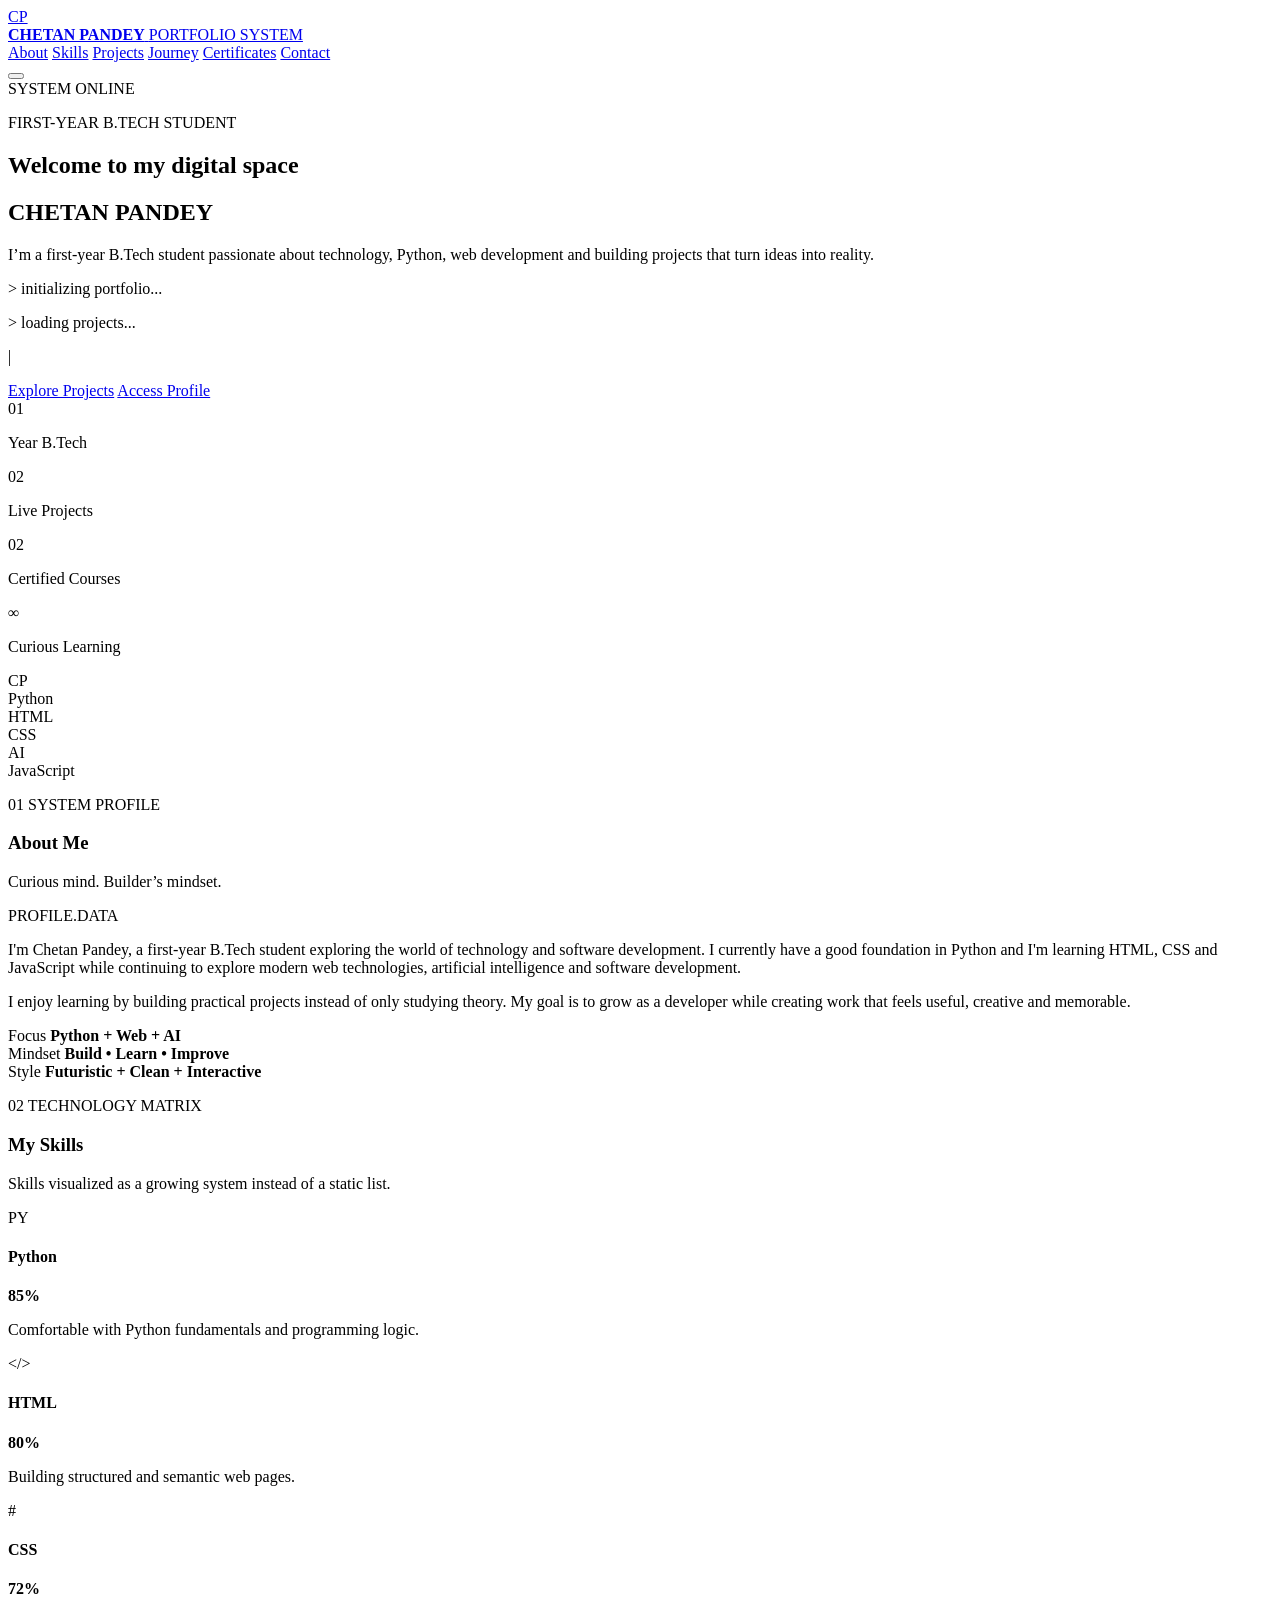
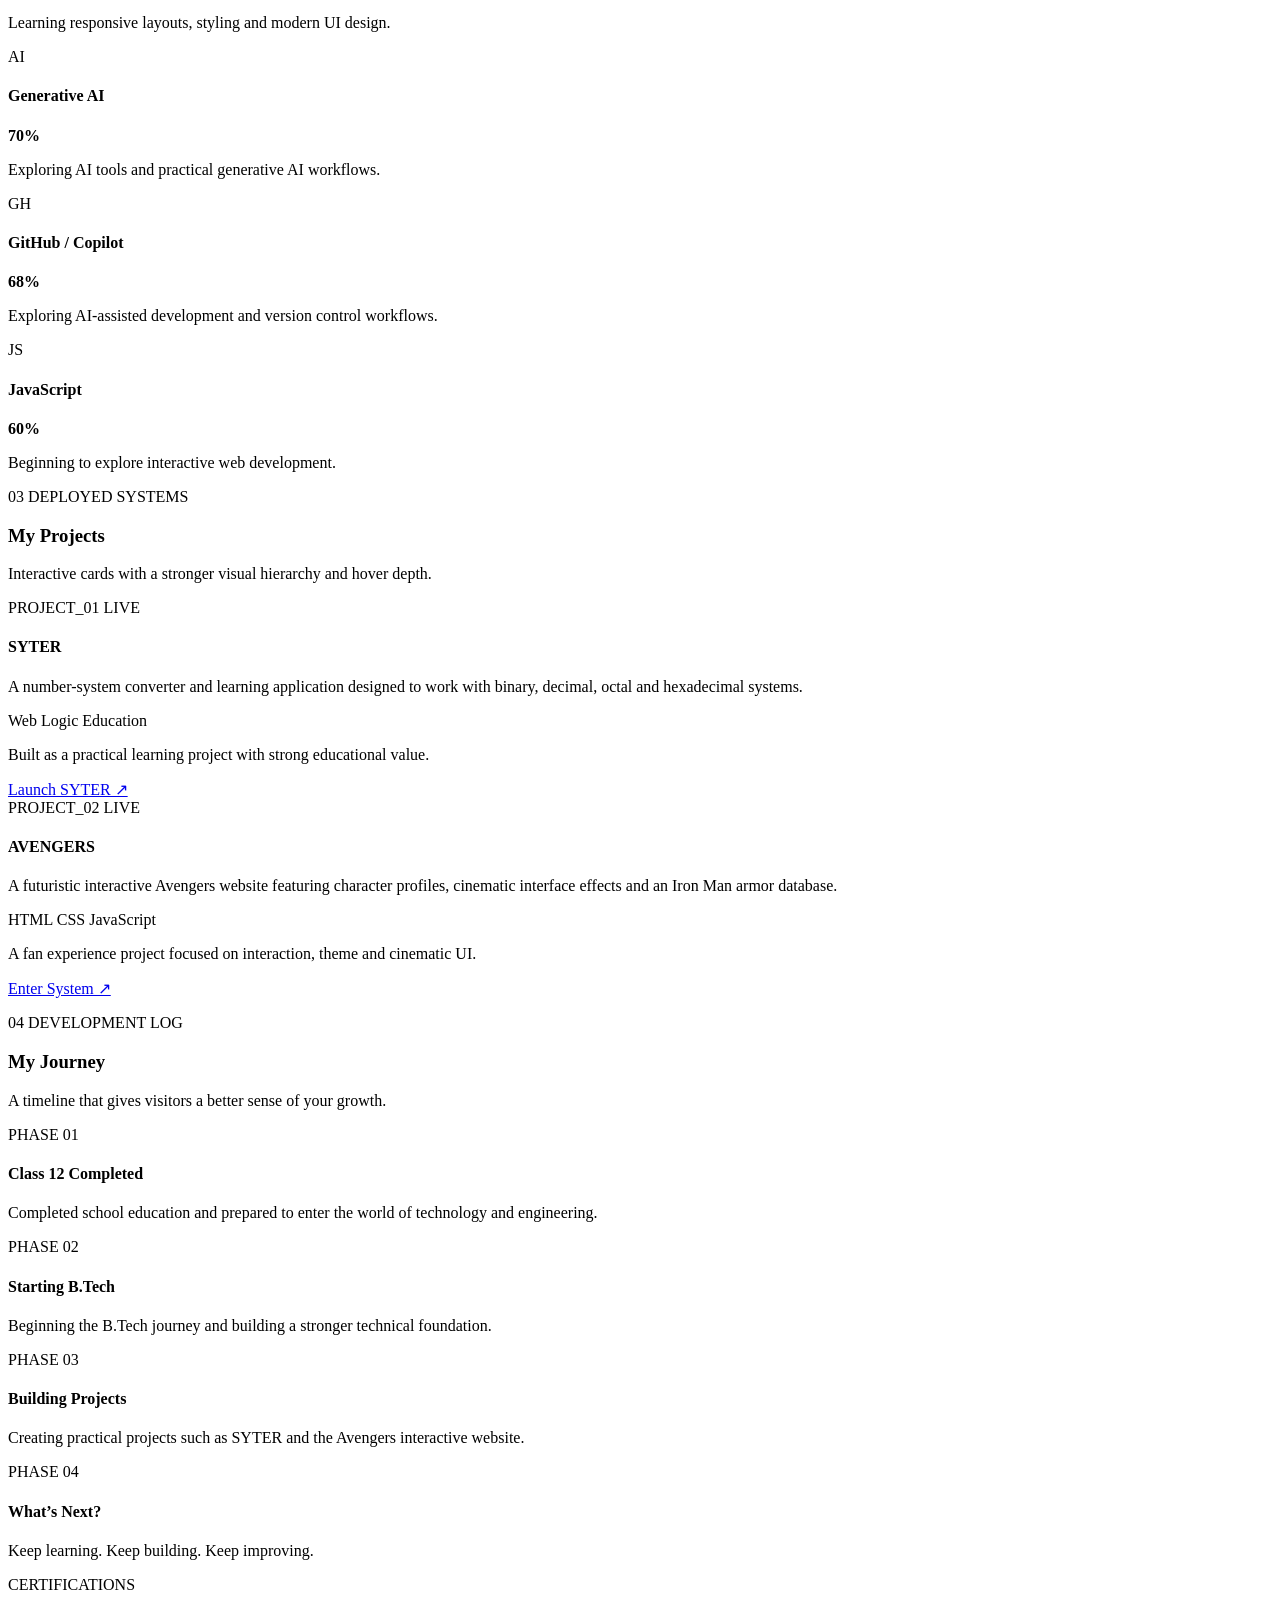
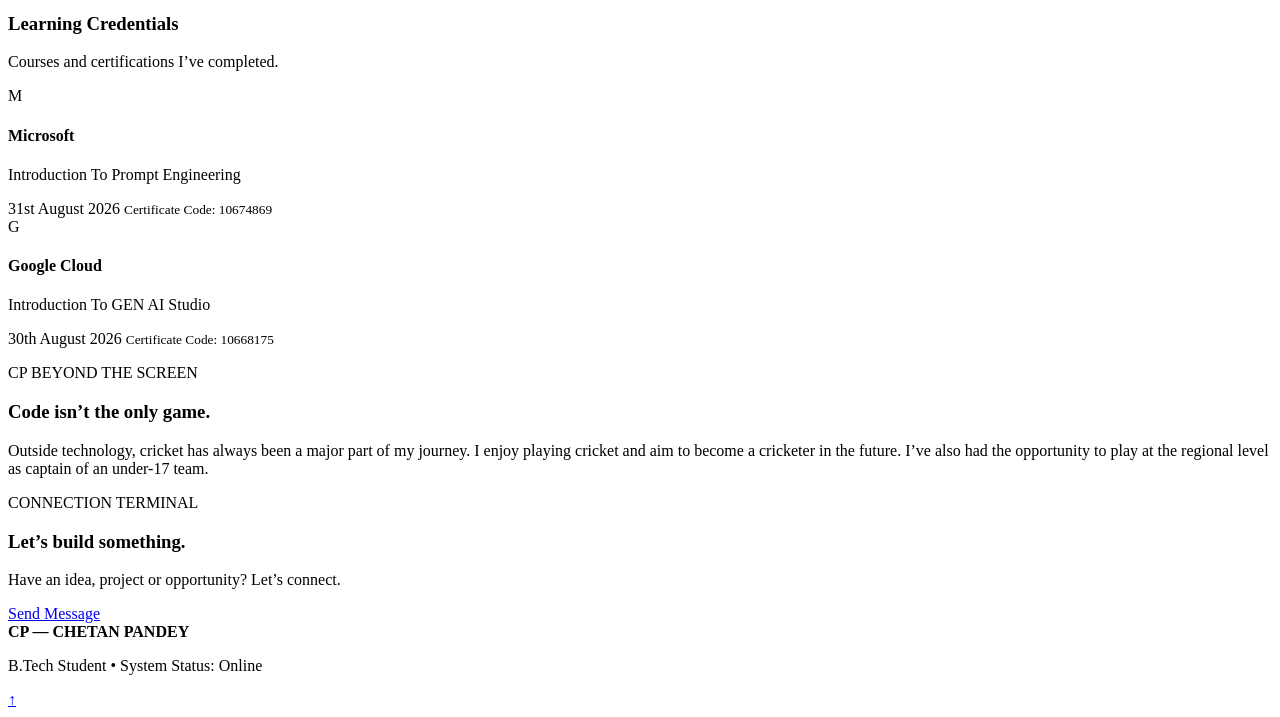
==== cpport.html @ 753bc0ce "Add files via upload" ====
<!DOCTYPE html>
<html lang="en">

<head>
    <meta charset="UTF-8" />
    <meta name="viewport" content="width=device-width, initial-scale=1.0" />
    <title>Chetan Pandey | B.Tech Student & Developer</title>
    <meta name="description" content="Chetan Pandey - First-year B.Tech student passionate about Python, web development, AI, and building meaningful digital experiences." />
    <link rel="preconnect" href="https://fonts.googleapis.com" />
    <link rel="preconnect" href="https://fonts.gstatic.com" crossorigin />
    <link href="https://fonts.googleapis.com/css2?family=Inter:wght@300;400;500;600;700;800&family=Orbitron:wght@500;700;800&display=swap" rel="stylesheet" />
    <link rel="stylesheet" href="style.css" />
</head>

<body>
    <div class="cursor-glow"></div>
    <div class="bg-grid"></div>
    <div class="bg-blur blur-1"></div>
    <div class="bg-blur blur-2"></div>

    <header class="header" id="top">
        <div class="container nav">
            <a href="#hero" class="logo">
                <span class="logo-box">CP</span>
                <div class="logo-text">
                    <strong>CHETAN PANDEY</strong>
                    <span>PORTFOLIO SYSTEM</span>
                </div>
            </a>

            <nav class="nav-links" id="navLinks">
                <a href="#about">About</a>
                <a href="#skills">Skills</a>
                <a href="#projects">Projects</a>
                <a href="#journey">Journey</a>
                <a href="#certificates">Certificates</a>
                <a href="#contact">Contact</a>
            </nav>

            <button class="menu-toggle" id="menuToggle" aria-label="Toggle menu">
                <span></span>
                <span></span>
                <span></span>
            </button>
        </div>
    </header>

    <main>
        <section class="hero section" id="hero">
            <div class="container hero-grid">
                <div class="hero-content reveal">
                    <div class="status-pill">
                        <span class="status-dot"></span>
                        <span id="statusText">SYSTEM ONLINE</span>
                    </div>

                    <p class="eyebrow">FIRST-YEAR B.TECH STUDENT</p>
                    <h1>
                        Welcome to my
                        <span>digital space</span>
                    </h1>
                    <h2>CHETAN PANDEY</h2>

                    <p class="hero-description">
                        I’m a first-year B.Tech student passionate about technology, Python,
                        web development and building projects that turn ideas into reality.
                    </p>

                    <div class="terminal-card">
                        <div class="terminal-top">
                            <span></span><span></span><span></span>
                        </div>
                        <div class="terminal-body">
                            <p>&gt; initializing portfolio...</p>
                            <p>&gt; loading projects...</p>
                            <p class="typing-line"><span id="typingText"></span><span class="caret">|</span></p>
                        </div>
                    </div>

                    <div class="hero-actions">
                        <a href="#projects" class="btn btn-primary">Explore Projects</a>
                        <a href="#contact" class="btn btn-secondary">Access Profile</a>
                    </div>

                    <div class="hero-stats">
                        <div class="stat-card">
                            <span>01</span>
                            <p>Year B.Tech</p>
                        </div>
                        <div class="stat-card">
                            <span>02</span>
                            <p>Live Projects</p>
                        </div>
                        <div class="stat-card">
                            <span>02</span>
                            <p>Certified Courses</p>
                        </div>
                        <div class="stat-card">
                            <span>∞</span>
                            <p>Curious Learning</p>
                        </div>
                    </div>
                </div>

                <div class="hero-visual reveal">
                    <div class="orbital-card">
                        <div class="orbit orbit-1"></div>
                        <div class="orbit orbit-2"></div>
                        <div class="core">CP</div>

                        <div class="floating-tag tag-1">Python</div>
                        <div class="floating-tag tag-2">HTML</div>
                        <div class="floating-tag tag-3">CSS</div>
                        <div class="floating-tag tag-4">AI</div>
                        <div class="floating-tag tag-5">JavaScript</div>
                    </div>
                </div>
            </div>
        </section>

        <section class="section" id="about">
            <div class="container">
                <div class="section-head reveal">
                    <p class="section-tag">01 SYSTEM PROFILE</p>
                    <h3>About Me</h3>
                    <p class="section-text">
                        Curious mind. Builder’s mindset.
                    </p>
                </div>

                <div class="about-grid">
                    <div class="about-card reveal">
                        <p class="about-label">PROFILE.DATA</p>
                        <p>
                            I'm Chetan Pandey, a first-year B.Tech student exploring the world
                            of technology and software development. I currently have a good
                            foundation in Python and I'm learning HTML, CSS and JavaScript
                            while continuing to explore modern web technologies, artificial
                            intelligence and software development.
                        </p>
                        <p>
                            I enjoy learning by building practical projects instead of only
                            studying theory. My goal is to grow as a developer while creating
                            work that feels useful, creative and memorable.
                        </p>
                    </div>

                    <div class="about-panel reveal">
                        <div class="mini-card">
                            <span>Focus</span>
                            <strong>Python + Web + AI</strong>
                        </div>
                        <div class="mini-card">
                            <span>Mindset</span>
                            <strong>Build • Learn • Improve</strong>
                        </div>
                        <div class="mini-card">
                            <span>Style</span>
                            <strong>Futuristic + Clean + Interactive</strong>
                        </div>
                    </div>
                </div>
            </div>
        </section>

        <section class="section" id="skills">
            <div class="container">
                <div class="section-head reveal">
                    <p class="section-tag">02 TECHNOLOGY MATRIX</p>
                    <h3>My Skills</h3>
                    <p class="section-text">
                        Skills visualized as a growing system instead of a static list.
                    </p>
                </div>

                <div class="skills-grid">
                    <div class="skill-card reveal">
                        <div class="skill-top">
                            <span>PY</span>
                            <h4>Python</h4>
                            <strong>85%</strong>
                        </div>
                        <p>Comfortable with Python fundamentals and programming logic.</p>
                        <div class="progress">
                            <div class="progress-bar" data-width="85"></div>
                        </div>
                    </div>

                    <div class="skill-card reveal">
                        <div class="skill-top">
                            <span>&lt;/&gt;</span>
                            <h4>HTML</h4>
                            <strong>80%</strong>
                        </div>
                        <p>Building structured and semantic web pages.</p>
                        <div class="progress">
                            <div class="progress-bar" data-width="80"></div>
                        </div>
                    </div>

                    <div class="skill-card reveal">
                        <div class="skill-top">
                            <span>#</span>
                            <h4>CSS</h4>
                            <strong>72%</strong>
                        </div>
                        <p>Learning responsive layouts, styling and modern UI design.</p>
                        <div class="progress">
                            <div class="progress-bar" data-width="72"></div>
                        </div>
                    </div>

                    <div class="skill-card reveal">
                        <div class="skill-top">
                            <span>AI</span>
                            <h4>Generative AI</h4>
                            <strong>70%</strong>
                        </div>
                        <p>Exploring AI tools and practical generative AI workflows.</p>
                        <div class="progress">
                            <div class="progress-bar" data-width="70"></div>
                        </div>
                    </div>

                    <div class="skill-card reveal">
                        <div class="skill-top">
                            <span>GH</span>
                            <h4>GitHub / Copilot</h4>
                            <strong>68%</strong>
                        </div>
                        <p>Exploring AI-assisted development and version control workflows.</p>
                        <div class="progress">
                            <div class="progress-bar" data-width="68"></div>
                        </div>
                    </div>

                    <div class="skill-card reveal">
                        <div class="skill-top">
                            <span>JS</span>
                            <h4>JavaScript</h4>
                            <strong>60%</strong>
                        </div>
                        <p>Beginning to explore interactive web development.</p>
                        <div class="progress">
                            <div class="progress-bar" data-width="60"></div>
                        </div>
                    </div>
                </div>
            </div>
            <section class="section" id="projects">
                <div class="container">
                    <div class="section-head reveal">
                        <p class="section-tag">03 DEPLOYED SYSTEMS</p>
                        <h3>My Projects</h3>
                        <p class="section-text">
                            Interactive cards with a stronger visual hierarchy and hover depth.
                        </p>
                    </div>

                    <div class="projects-grid">
                        <article class="project-card reveal">
                            <div class="project-front">
                                <div class="project-meta">
                                    <span>PROJECT_01</span>
                                    <span>LIVE</span>
                                </div>
                                <h4>SYTER</h4>
                                <p>
                                    A number-system converter and learning application designed to
                                    work with binary, decimal, octal and hexadecimal systems.
                                </p>
                                <div class="project-tags">
                                    <span>Web</span>
                                    <span>Logic</span>
                                    <span>Education</span>
                                </div>
                            </div>
                            <div class="project-overlay">
                                <p>Built as a practical learning project with strong educational value.</p>
                                <a href="https://syter-digital-forge.lovable.app/" class="project-link" target="_blank" rel="noopener noreferrer">
                                    Launch SYTER ↗
                                </a>
                            </div>
                        </article>

                        <article class="project-card reveal">
                            <div class="project-front">
                                <div class="project-meta">
                                    <span>PROJECT_02</span>
                                    <span>LIVE</span>
                                </div>
                                <h4>AVENGERS</h4>
                                <p>
                                    A futuristic interactive Avengers website featuring character
                                    profiles, cinematic interface effects and an Iron Man armor database.
                                </p>
                                <div class="project-tags">
                                    <span>HTML</span>
                                    <span>CSS</span>
                                    <span>JavaScript</span>
                                </div>
                            </div>
                            <div class="project-overlay">
                                <p>A fan experience project focused on interaction, theme and cinematic UI.</p>
                                <a href="https://cpavengers.niat.tech" class="project-link" target="_blank" rel="noopener noreferrer">
                                    Enter System ↗
                                </a>
                            </div>
                        </article>
                    </div>
                </div>
            </section>


            <section class="section" id="journey">
                <div class="container">
                    <div class="section-head reveal">
                        <p class="section-tag">04 DEVELOPMENT LOG</p>
                        <h3>My Journey</h3>
                        <p class="section-text">
                            A timeline that gives visitors a better sense of your growth.
                        </p>
                    </div>

                    <div class="timeline">
                        <div class="timeline-item reveal">
                            <div class="timeline-dot"></div>
                            <div class="timeline-content">
                                <span>PHASE 01</span>
                                <h4>Class 12 Completed</h4>
                                <p>Completed school education and prepared to enter the world of technology and engineering.</p>
                            </div>
                        </div>

                        <div class="timeline-item reveal">
                            <div class="timeline-dot"></div>
                            <div class="timeline-content">
                                <span>PHASE 02</span>
                                <h4>Starting B.Tech</h4>
                                <p>Beginning the B.Tech journey and building a stronger technical foundation.</p>
                            </div>
                        </div>

                        <div class="timeline-item reveal">
                            <div class="timeline-dot"></div>
                            <div class="timeline-content">
                                <span>PHASE 03</span>
                                <h4>Building Projects</h4>
                                <p>Creating practical projects such as SYTER and the Avengers interactive website.</p>
                            </div>
                        </div>

                        <div class="timeline-item reveal">
                            <div class="timeline-dot"></div>
                            <div class="timeline-content">
                                <span>PHASE 04</span>
                                <h4>What’s Next?</h4>
                                <p>Keep learning. Keep building. Keep improving.</p>
                            </div>
                        </div>
                    </div>
                </div>
            </section>

            <section class="section" id="certificates">
                <div class="container">
                    <div class="section-head reveal">
                        <p class="section-tag">CERTIFICATIONS</p>
                        <h3>Learning Credentials</h3>
                        <p class="section-text">
                            Courses and certifications I’ve completed.
                        </p>
                    </div>

                    <div class="cert-grid">
                        <div class="cert-card reveal">
                            <div class="cert-icon">M</div>
                            <h4>Microsoft</h4>
                            <p>Introduction To Prompt Engineering</p>
                            <span>31st August 2026</span>
                            <small>Certificate Code: 10674869</small>
                        </div>

                        <div class="cert-card reveal">
                            <div class="cert-icon">G</div>
                            <h4>Google Cloud</h4>
                            <p>Introduction To GEN AI Studio</p>
                            <span>30th August 2026</span>
                            <small>Certificate Code: 10668175</small>
                        </div>
                    </div>
                </div>
            </section>

            <section class="section side-note-section">
                <div class="container">
                    <div class="side-note-card reveal">
                        <p class="section-tag">CP BEYOND THE SCREEN</p>
                        <h3>Code isn’t the only game.</h3>
                        <p>
                            Outside technology, cricket has always been a major part of my
                            journey. I enjoy playing cricket and aim to become a cricketer in
                            the future. I’ve also had the opportunity to play at the regional
                            level as captain of an under-17 team.
                        </p>
                    </div>
                </div>
            </section>

            <section class="section" id="contact">
                <div class="container">
                    <div class="contact-card reveal">
                        <div>
                            <p class="section-tag">CONNECTION TERMINAL</p>
                            <h3>Let’s build something.</h3>
                            <p>
                                Have an idea, project or opportunity? Let’s connect.
                            </p>
                        </div>
                        <a href="mailto:yourmail@example.com" class="btn btn-primary">Send Message</a>
                    </div>
                </div>
            </section>
    </main>

    <footer class="footer">
        <div class="container footer-wrap">
            <div>
                <strong>CP — CHETAN PANDEY</strong>
                <p>B.Tech Student • System Status: Online</p>
            </div>
            <div class="code-quote" id="codeQuote"></div>
        </div>
    </footer>

    <a href="#top" class="back-to-top" id="backToTop" aria-label="Back to top">↑</a>

    <script src="script.js"></script>
</body>

</html>
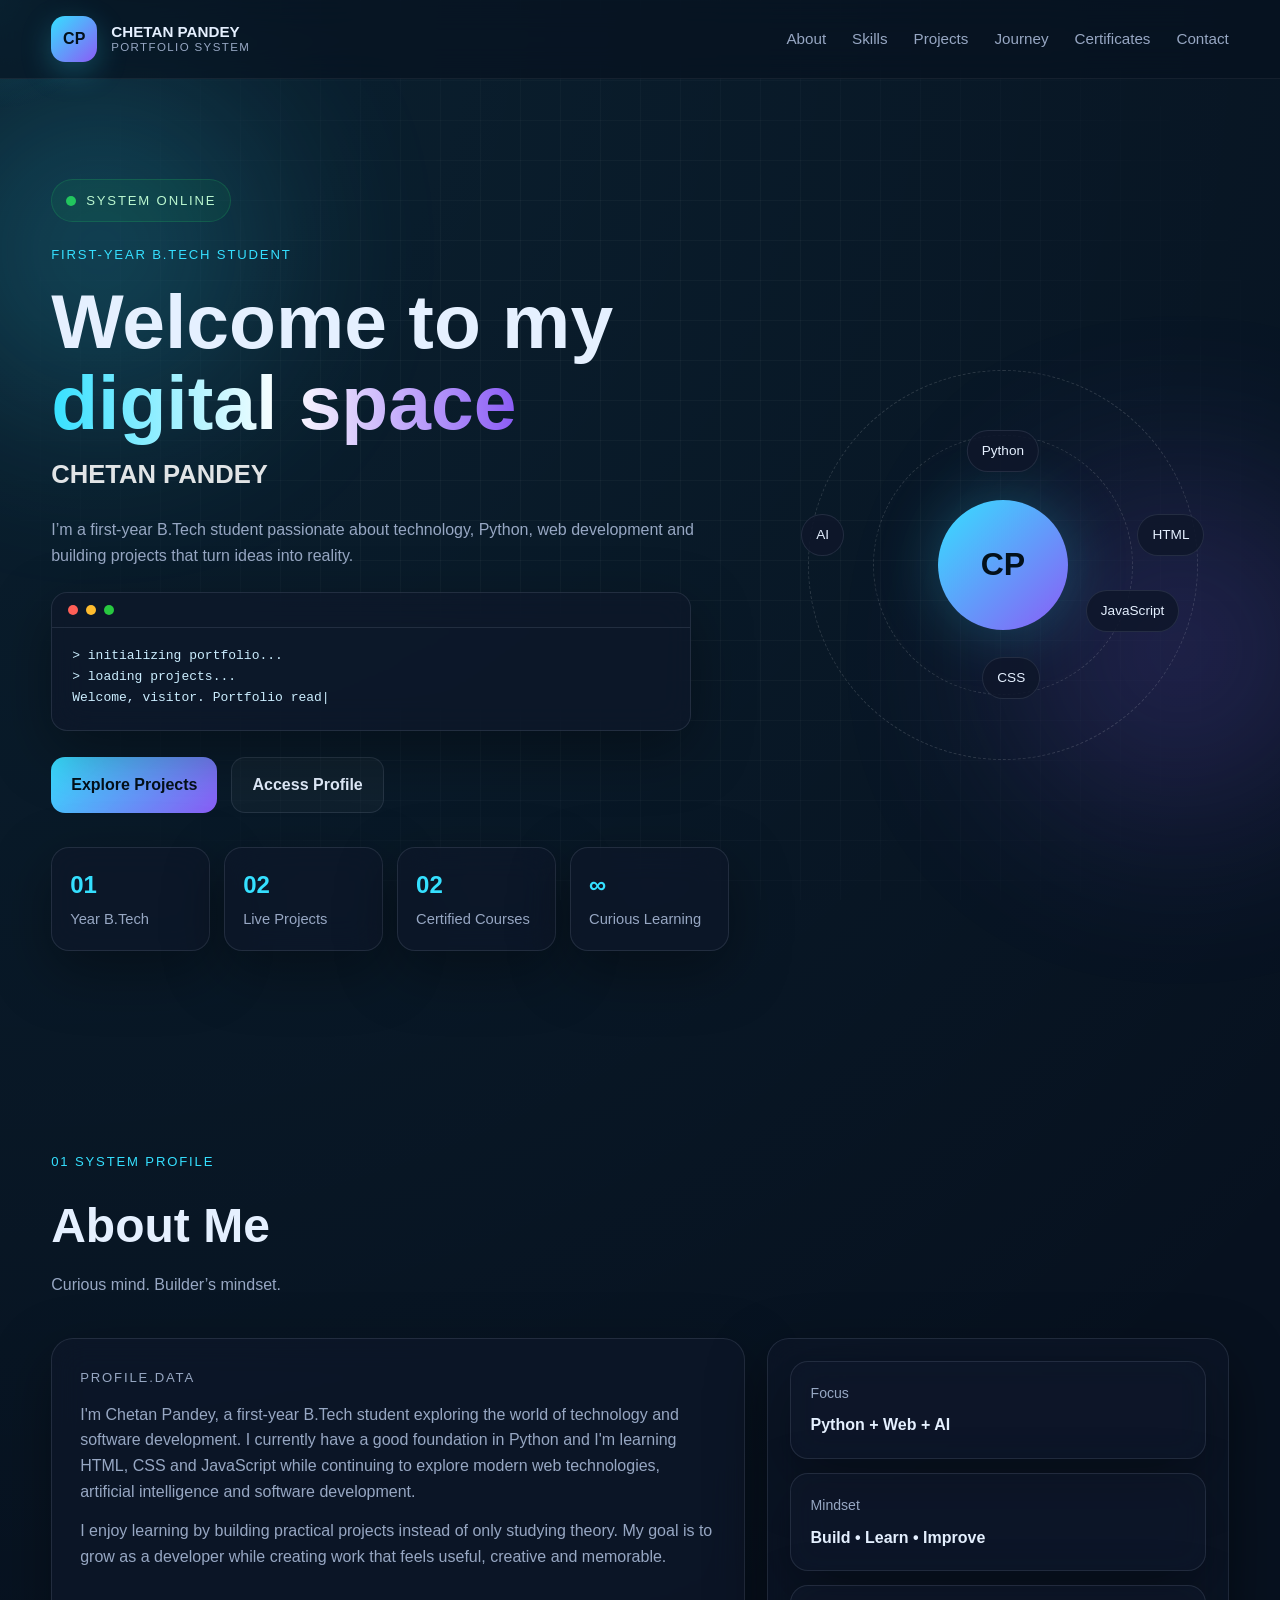
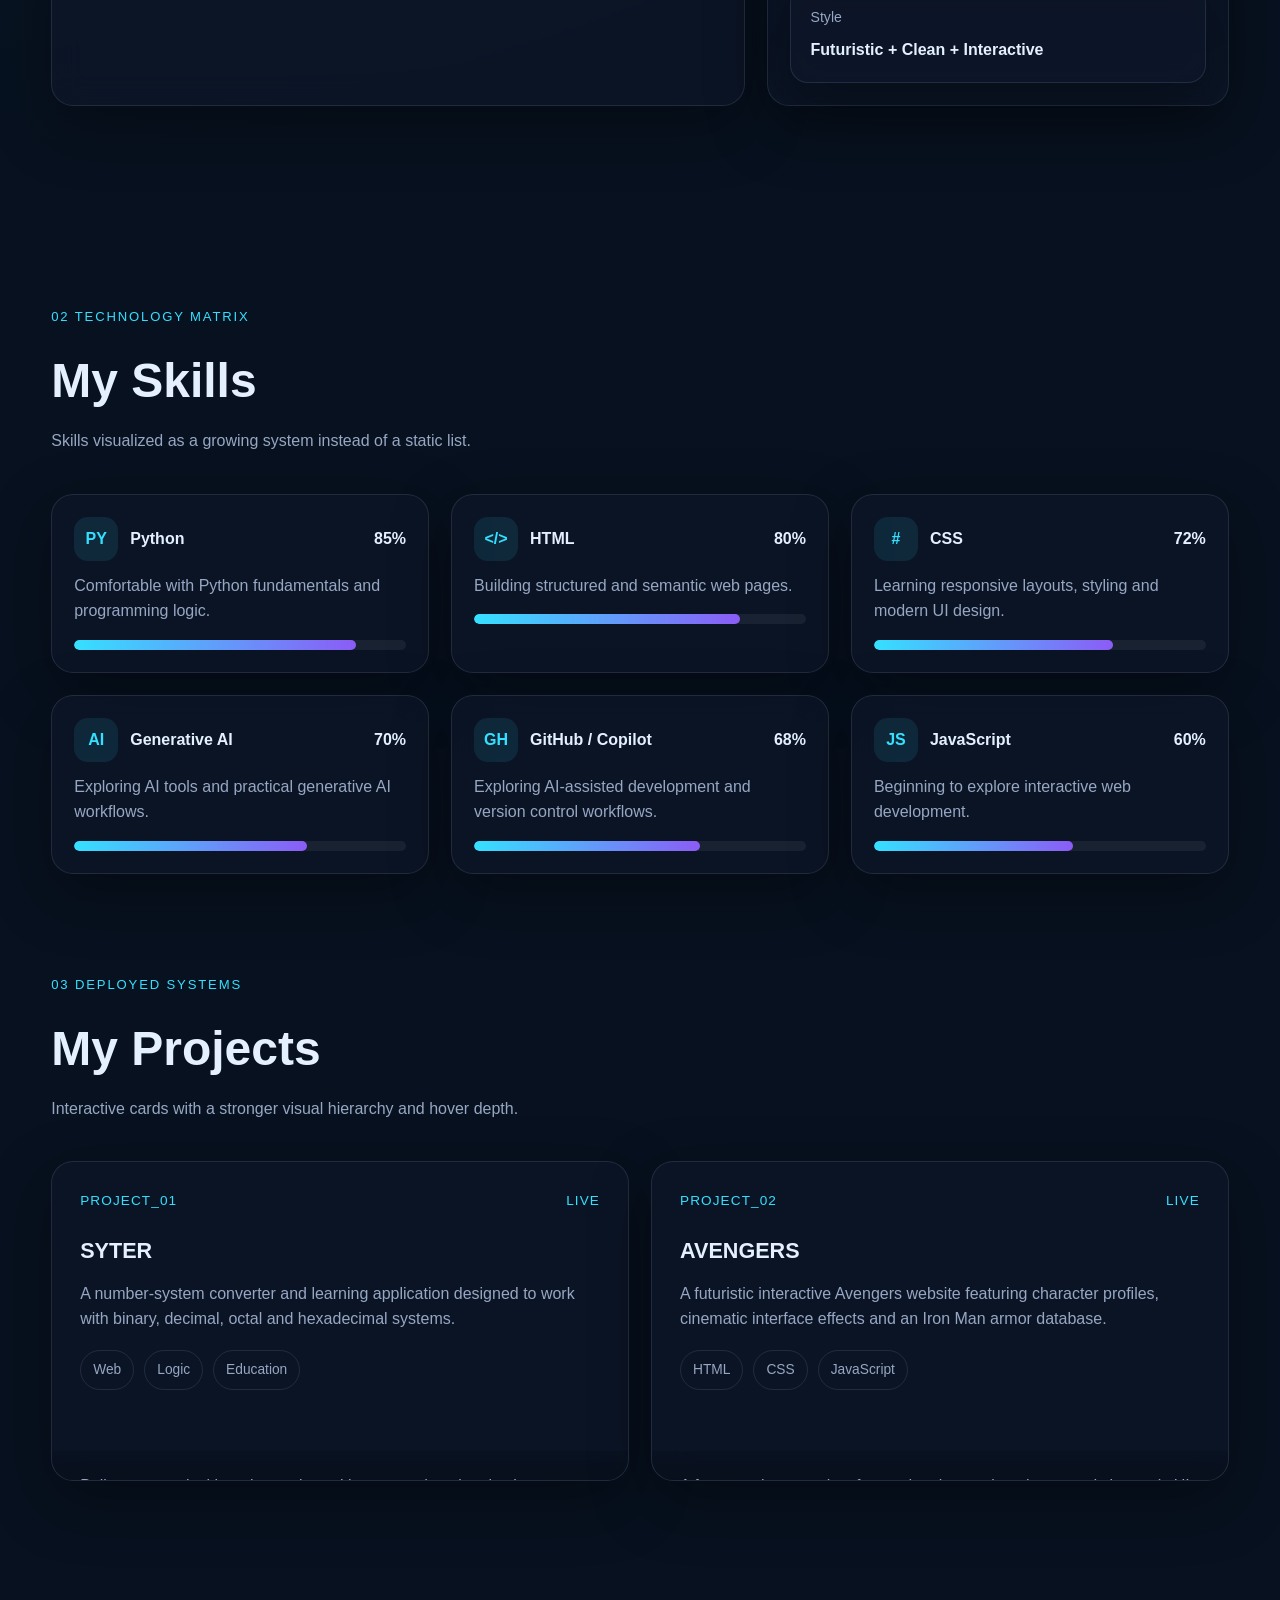
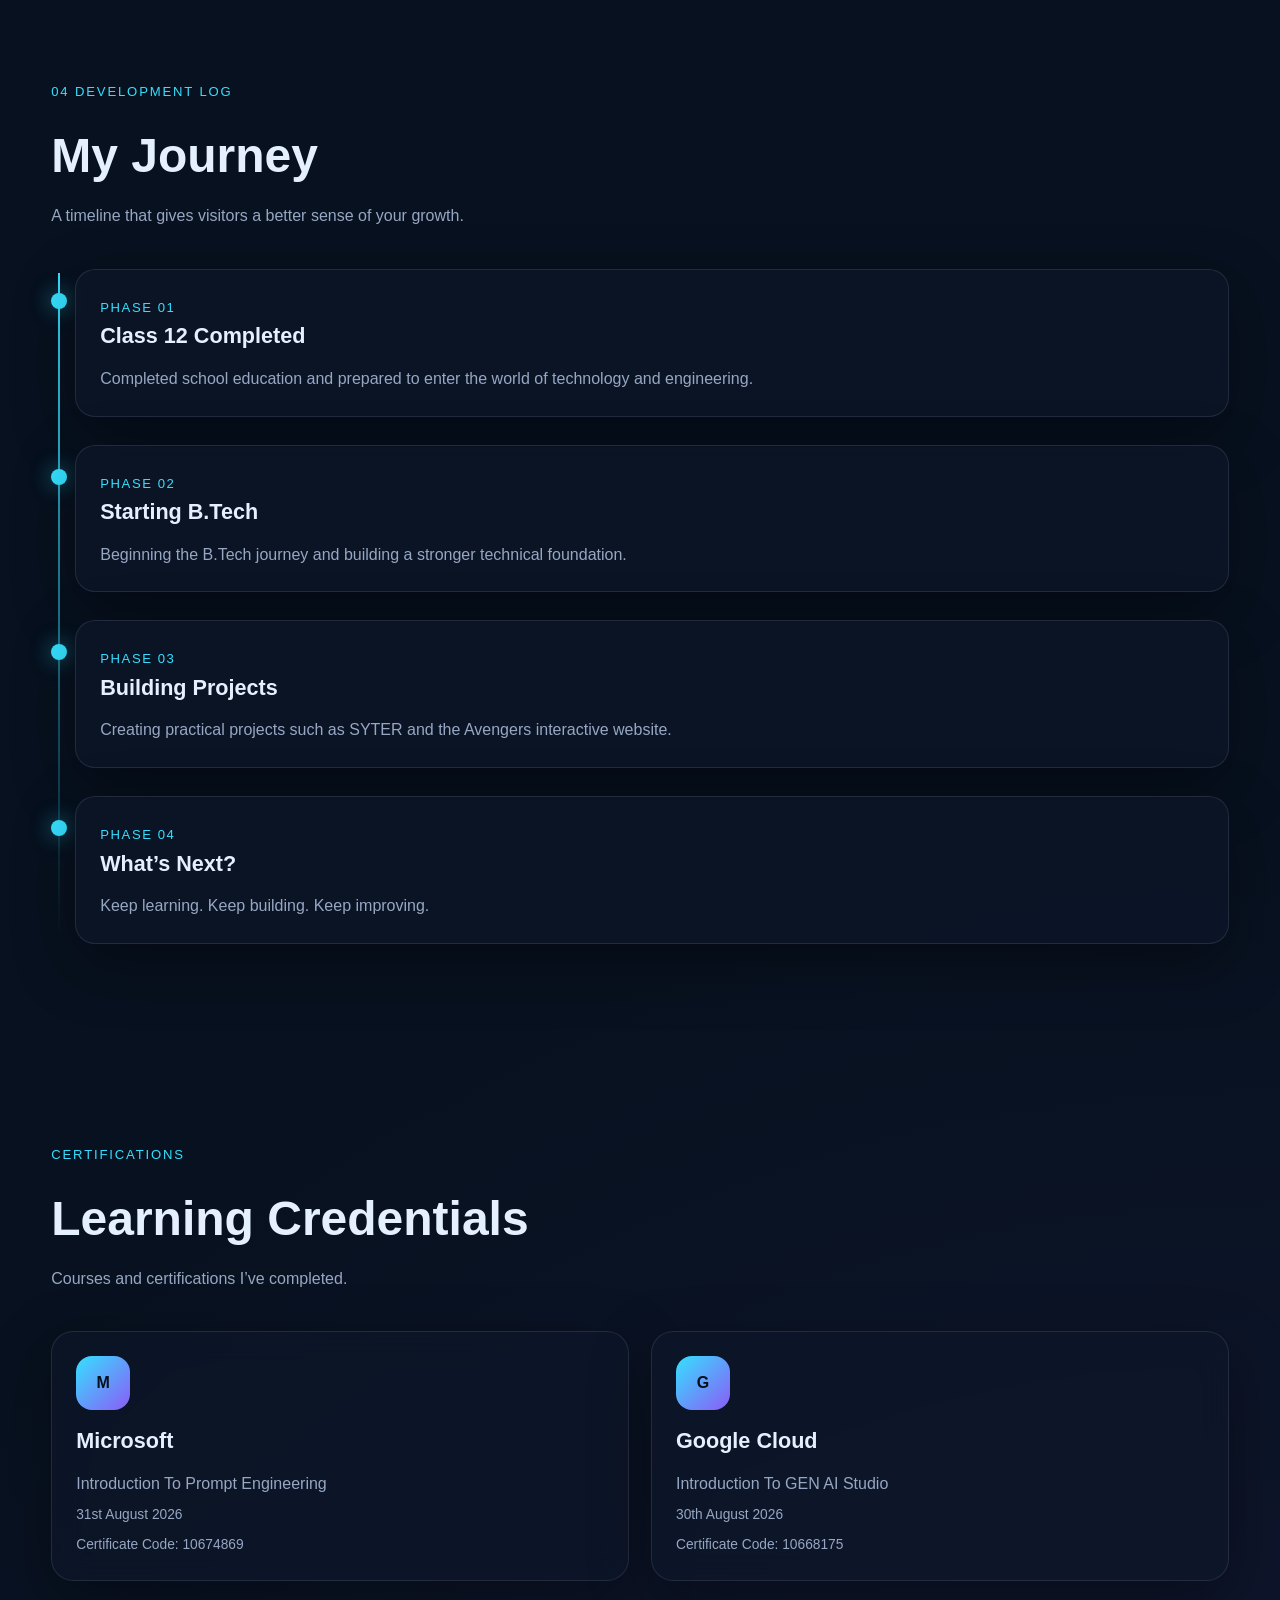
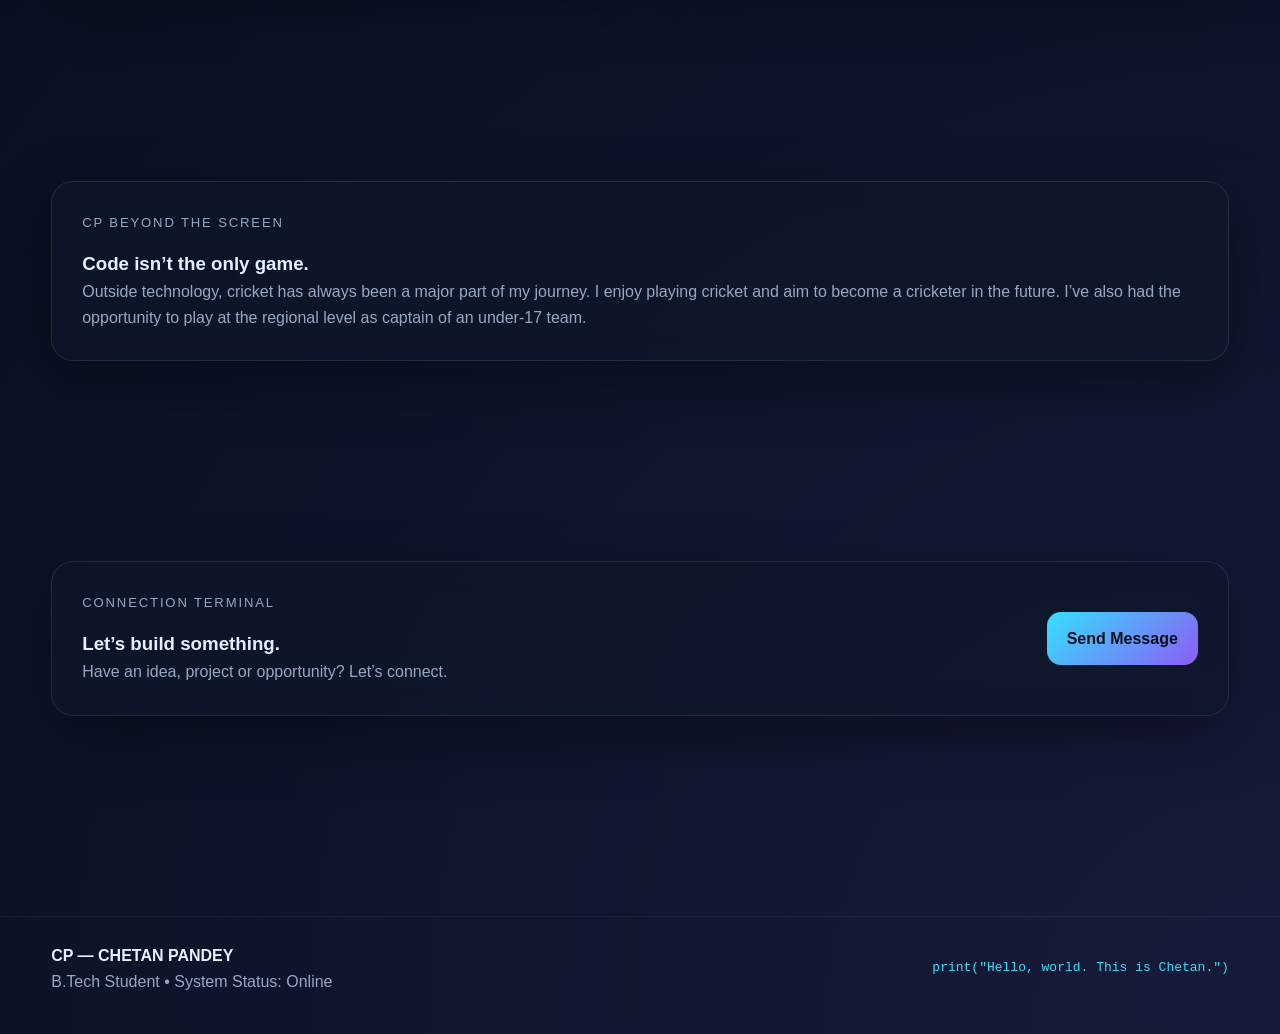
==== commit 49d412e3: "dgdd" ====
--- a/cpport.html
+++ b/cpport.html
@@ -9,7 +9,7 @@
     <link rel="preconnect" href="https://fonts.googleapis.com" />
     <link rel="preconnect" href="https://fonts.gstatic.com" crossorigin />
     <link href="https://fonts.googleapis.com/css2?family=Inter:wght@300;400;500;600;700;800&family=Orbitron:wght@500;700;800&display=swap" rel="stylesheet" />
-    <link rel="stylesheet" href="style.css" />
+    <link rel="stylesheet" href="cpport.css" />
 </head>
 
 <body>
@@ -435,7 +435,7 @@
 
     <a href="#top" class="back-to-top" id="backToTop" aria-label="Back to top">↑</a>
 
-    <script src="script.js"></script>
+    <script src="cpport.javascript"></script>
 </body>
 
 </html>
--- a/cpport.css
+++ b/cpport.css
@@ -0,0 +1,956 @@
+:root {
+    --bg: #07111f;
+    --bg-soft: #0d1728;
+    --card: rgba(15, 23, 42, 0.7);
+    --card-solid: #0f172a;
+    --text: #e5f0ff;
+    --muted: #97a7c3;
+    --line: rgba(148, 163, 184, 0.16);
+    --primary: #35e0ff;
+    --primary-2: #8b5cf6;
+    --accent: #22c55e;
+    --danger: #ff4d6d;
+    --shadow: 0 20px 60px rgba(0, 0, 0, 0.35);
+    --radius: 22px;
+    --radius-sm: 16px;
+    --container: 1180px;
+}
+
+* {
+    margin: 0;
+    padding: 0;
+    box-sizing: border-box;
+}
+
+html {
+    scroll-behavior: smooth;
+}
+
+body {
+    font-family: "Inter", sans-serif;
+    background:
+        radial-gradient(circle at top left, rgba(53, 224, 255, 0.08), transparent 30%),
+        radial-gradient(circle at bottom right, rgba(139, 92, 246, 0.12), transparent 30%),
+        var(--bg);
+    color: var(--text);
+    line-height: 1.6;
+    overflow-x: hidden;
+}
+
+a {
+    text-decoration: none;
+    color: inherit;
+}
+
+button {
+    font: inherit;
+    background: none;
+    border: none;
+    cursor: pointer;
+}
+
+.container {
+    width: min(92%, var(--container));
+    margin: 0 auto;
+}
+
+.section {
+    padding: 100px 0;
+    position: relative;
+    z-index: 2;
+}
+
+.bg-grid {
+    position: fixed;
+    inset: 0;
+    background-image:
+        linear-gradient(rgba(255, 255, 255, 0.03) 1px, transparent 1px),
+        linear-gradient(90deg, rgba(255, 255, 255, 0.03) 1px, transparent 1px);
+    background-size: 40px 40px;
+    mask-image: radial-gradient(circle at center, black 35%, transparent 90%);
+    pointer-events: none;
+    z-index: 0;
+}
+
+.bg-blur {
+    position: fixed;
+    width: 320px;
+    height: 320px;
+    border-radius: 50%;
+    filter: blur(100px);
+    pointer-events: none;
+    z-index: 0;
+    opacity: 0.22;
+}
+
+.blur-1 {
+    background: var(--primary);
+    top: 10%;
+    left: -60px;
+}
+
+.blur-2 {
+    background: var(--primary-2);
+    bottom: 10%;
+    right: -60px;
+}
+
+.cursor-glow {
+    position: fixed;
+    width: 220px;
+    height: 220px;
+    border-radius: 50%;
+    background: radial-gradient(circle, rgba(53, 224, 255, 0.14), transparent 70%);
+    pointer-events: none;
+    transform: translate(-50%, -50%);
+    z-index: 1;
+    transition: transform 0.08s linear;
+}
+
+.header {
+    position: sticky;
+    top: 0;
+    z-index: 50;
+    backdrop-filter: blur(16px);
+    background: rgba(7, 17, 31, 0.65);
+    border-bottom: 1px solid rgba(255, 255, 255, 0.06);
+}
+
+.nav {
+    display: flex;
+    align-items: center;
+    justify-content: space-between;
+    min-height: 78px;
+    gap: 20px;
+}
+
+.logo {
+    display: flex;
+    align-items: center;
+    gap: 14px;
+}
+
+.logo-box {
+    width: 46px;
+    height: 46px;
+    display: grid;
+    place-items: center;
+    border-radius: 14px;
+    background: linear-gradient(135deg, var(--primary), var(--primary-2));
+    color: #03111c;
+    font-weight: 800;
+    font-family: "Orbitron", sans-serif;
+    box-shadow: 0 10px 30px rgba(53, 224, 255, 0.25);
+}
+
+.logo-text {
+    display: flex;
+    flex-direction: column;
+    line-height: 1.1;
+}
+
+.logo-text strong {
+    font-size: 0.95rem;
+}
+
+.logo-text span {
+    color: var(--muted);
+    font-size: 0.72rem;
+    letter-spacing: 0.12em;
+}
+
+.nav-links {
+    display: flex;
+    gap: 26px;
+}
+
+.nav-links a {
+    color: var(--muted);
+    font-size: 0.95rem;
+    transition: 0.25s ease;
+}
+
+.nav-links a:hover,
+.nav-links a.active {
+    color: var(--text);
+}
+
+.menu-toggle {
+    display: none;
+    flex-direction: column;
+    gap: 5px;
+}
+
+.menu-toggle span {
+    width: 26px;
+    height: 2px;
+    background: white;
+    border-radius: 10px;
+}
+
+.hero {
+    min-height: calc(100vh - 78px);
+    display: flex;
+    align-items: center;
+}
+
+.hero-grid {
+    display: grid;
+    grid-template-columns: 1.2fr 0.8fr;
+    gap: 48px;
+    align-items: center;
+}
+
+.status-pill,
+.section-tag,
+.eyebrow {
+    letter-spacing: 0.14em;
+    text-transform: uppercase;
+}
+
+.status-pill {
+    display: inline-flex;
+    align-items: center;
+    gap: 10px;
+    padding: 10px 14px;
+    border: 1px solid rgba(34, 197, 94, 0.2);
+    background: rgba(34, 197, 94, 0.08);
+    color: #bbf7d0;
+    border-radius: 999px;
+    margin-bottom: 22px;
+    font-size: 0.82rem;
+}
+
+.status-dot {
+    width: 10px;
+    height: 10px;
+    border-radius: 50%;
+    background: var(--accent);
+    box-shadow: 0 0 0 0 rgba(34, 197, 94, 0.6);
+    animation: pulse 2s infinite;
+}
+
+.eyebrow,
+.section-tag {
+    color: var(--primary);
+    font-size: 0.82rem;
+    margin-bottom: 16px;
+}
+
+.hero-content h1,
+.hero-content h2,
+.section-head h3,
+.contact-card h3,
+.side-note-card h3 {
+    font-family: "Orbitron", sans-serif;
+}
+
+.hero-content h1 {
+    font-size: clamp(2.6rem, 6vw, 5rem);
+    line-height: 1.05;
+    margin-bottom: 12px;
+}
+
+.hero-content h1 span {
+    background: linear-gradient(90deg, var(--primary), #ffffff, var(--primary-2));
+    -webkit-background-clip: text;
+    background-clip: text;
+    -webkit-text-fill-color: transparent;
+    color: transparent;
+}
+
+.hero-content h2 {
+    font-size: clamp(1.3rem, 2vw, 2rem);
+    color: rgba(255, 255, 255, 0.88);
+    margin-bottom: 22px;
+}
+
+.hero-description,
+.section-text,
+.about-card p,
+.skill-card p,
+.project-card p,
+.timeline-content p,
+.cert-card p,
+.side-note-card p,
+.contact-card p,
+.footer p {
+    color: var(--muted);
+}
+
+.hero-description {
+    max-width: 650px;
+    margin-bottom: 24px;
+}
+
+.terminal-card,
+.about-card,
+.about-panel,
+.skill-card,
+.project-card,
+.timeline-content,
+.cert-card,
+.side-note-card,
+.contact-card,
+.stat-card,
+.mini-card {
+    background: rgba(15, 23, 42, 0.66);
+    border: 1px solid var(--line);
+    box-shadow: var(--shadow);
+    backdrop-filter: blur(16px);
+}
+
+.terminal-card {
+    border-radius: var(--radius-sm);
+    overflow: hidden;
+    margin-bottom: 26px;
+    max-width: 640px;
+}
+
+.terminal-top {
+    display: flex;
+    gap: 8px;
+    padding: 12px 16px;
+    border-bottom: 1px solid var(--line);
+}
+
+.terminal-top span {
+    width: 10px;
+    height: 10px;
+    border-radius: 50%;
+}
+
+.terminal-top span:nth-child(1) {
+    background: #ff5f57;
+}
+
+.terminal-top span:nth-child(2) {
+    background: #febc2e;
+}
+
+.terminal-top span:nth-child(3) {
+    background: #28c840;
+}
+
+.terminal-body {
+    padding: 18px 20px;
+    font-family: monospace;
+    color: #cceeff;
+}
+
+.typing-line {
+    min-height: 24px;
+}
+
+.caret {
+    animation: blink 0.9s infinite;
+}
+
+.hero-actions {
+    display: flex;
+    flex-wrap: wrap;
+    gap: 14px;
+    margin-bottom: 34px;
+}
+
+.btn {
+    display: inline-flex;
+    align-items: center;
+    justify-content: center;
+    padding: 14px 20px;
+    border-radius: 14px;
+    font-weight: 600;
+    transition: 0.28s ease;
+}
+
+.btn-primary {
+    background: linear-gradient(135deg, var(--primary), var(--primary-2));
+    color: #04111a;
+}
+
+.btn-primary:hover {
+    transform: translateY(-3px);
+    box-shadow: 0 16px 36px rgba(53, 224, 255, 0.24);
+}
+
+.btn-secondary {
+    border: 1px solid var(--line);
+    color: var(--text);
+    background: rgba(255, 255, 255, 0.03);
+}
+
+.btn-secondary:hover {
+    transform: translateY(-3px);
+    border-color: rgba(53, 224, 255, 0.4);
+}
+
+.hero-stats {
+    display: grid;
+    grid-template-columns: repeat(4, 1fr);
+    gap: 14px;
+}
+
+.stat-card {
+    padding: 18px;
+    border-radius: 18px;
+}
+
+.stat-card span {
+    display: block;
+    font-size: 1.5rem;
+    font-weight: 800;
+    color: var(--primary);
+    margin-bottom: 4px;
+}
+
+.stat-card p {
+    color: var(--muted);
+    font-size: 0.92rem;
+}
+
+.hero-visual {
+    display: flex;
+    justify-content: center;
+}
+
+.orbital-card {
+    position: relative;
+    width: 420px;
+    height: 420px;
+    border-radius: 50%;
+    display: grid;
+    place-items: center;
+}
+
+.core {
+    width: 130px;
+    height: 130px;
+    border-radius: 50%;
+    display: grid;
+    place-items: center;
+    background: linear-gradient(135deg, var(--primary), var(--primary-2));
+    color: #03111c;
+    font-size: 2rem;
+    font-family: "Orbitron", sans-serif;
+    font-weight: 800;
+    box-shadow: 0 0 60px rgba(53, 224, 255, 0.25);
+}
+
+.orbit {
+    position: absolute;
+    border: 1px dashed rgba(255, 255, 255, 0.14);
+    border-radius: 50%;
+}
+
+.orbit-1 {
+    width: 260px;
+    height: 260px;
+    animation: rotate 16s linear infinite;
+}
+
+.orbit-2 {
+    width: 390px;
+    height: 390px;
+    animation: rotateReverse 24s linear infinite;
+}
+
+.floating-tag {
+    position: absolute;
+    padding: 9px 14px;
+    background: rgba(15, 23, 42, 0.86);
+    border: 1px solid var(--line);
+    border-radius: 999px;
+    color: var(--text);
+    font-size: 0.85rem;
+}
+
+.tag-1 {
+    top: 18%;
+    left: 50%;
+    transform: translateX(-50%);
+}
+
+.tag-2 {
+    top: 38%;
+    right: 2%;
+}
+
+.tag-3 {
+    bottom: 18%;
+    left: 52%;
+    transform: translateX(-50%);
+}
+
+.tag-4 {
+    top: 38%;
+    left: 2%;
+}
+
+.tag-5 {
+    bottom: 34%;
+    right: 8%;
+}
+
+.section-head {
+    margin-bottom: 40px;
+    max-width: 720px;
+}
+
+.section-head h3 {
+    font-size: clamp(1.8rem, 4vw, 3rem);
+    margin-bottom: 8px;
+}
+
+.about-grid,
+.skills-grid,
+.projects-grid,
+.cert-grid {
+    display: grid;
+    gap: 22px;
+}
+
+.about-grid {
+    grid-template-columns: 1.2fr 0.8fr;
+}
+
+.about-card,
+.about-panel,
+.skill-card,
+.project-card,
+.cert-card,
+.side-note-card,
+.contact-card {
+    border-radius: var(--radius);
+}
+
+.about-card {
+    padding: 28px;
+}
+
+.about-card p+p {
+    margin-top: 14px;
+}
+
+.about-label {
+    color: var(--primary);
+    font-size: 0.82rem;
+    margin-bottom: 14px;
+    letter-spacing: 0.14em;
+}
+
+.about-panel {
+    padding: 22px;
+    display: grid;
+    gap: 14px;
+}
+
+.mini-card {
+    padding: 20px;
+    border-radius: 18px;
+}
+
+.mini-card span {
+    display: block;
+    color: var(--muted);
+    margin-bottom: 8px;
+    font-size: 0.88rem;
+}
+
+.mini-card strong {
+    font-size: 1rem;
+}
+
+.skills-grid {
+    grid-template-columns: repeat(3, 1fr);
+}
+
+.skill-card {
+    padding: 22px;
+    transition: 0.28s ease;
+}
+
+.skill-card:hover,
+.project-card:hover,
+.cert-card:hover,
+.timeline-content:hover,
+.side-note-card:hover {
+    transform: translateY(-6px);
+    border-color: rgba(53, 224, 255, 0.3);
+}
+
+.skill-top {
+    display: grid;
+    grid-template-columns: auto 1fr auto;
+    gap: 12px;
+    align-items: center;
+    margin-bottom: 12px;
+}
+
+.skill-top span {
+    width: 44px;
+    height: 44px;
+    border-radius: 14px;
+    display: grid;
+    place-items: center;
+    background: rgba(53, 224, 255, 0.1);
+    color: var(--primary);
+    font-weight: 700;
+}
+
+.progress {
+    width: 100%;
+    height: 10px;
+    background: rgba(255, 255, 255, 0.06);
+    border-radius: 999px;
+    overflow: hidden;
+    margin-top: 16px;
+}
+
+.progress-bar {
+    width: 0;
+    height: 100%;
+    border-radius: 999px;
+    background: linear-gradient(90deg, var(--primary), var(--primary-2));
+    transition: width 1.4s ease;
+}
+
+.projects-grid {
+    grid-template-columns: repeat(2, 1fr);
+}
+
+.project-card {
+    position: relative;
+    overflow: hidden;
+    min-height: 320px;
+    padding: 28px;
+    transition: 0.35s ease;
+}
+
+.project-front {
+    position: relative;
+    z-index: 2;
+}
+
+.project-meta,
+.project-tags {
+    display: flex;
+    flex-wrap: wrap;
+    gap: 10px;
+}
+
+.project-meta {
+    justify-content: space-between;
+    margin-bottom: 22px;
+    color: var(--primary);
+    font-size: 0.85rem;
+    letter-spacing: 0.08em;
+}
+
+.project-card h4,
+.timeline-content h4,
+.cert-card h4 {
+    font-size: 1.35rem;
+    margin-bottom: 12px;
+}
+
+.project-tags {
+    margin-top: 18px;
+}
+
+.project-tags span,
+.project-link,
+.cert-card span,
+.cert-card small {
+    font-size: 0.86rem;
+}
+
+.project-tags span {
+    padding: 8px 12px;
+    border-radius: 999px;
+    border: 1px solid var(--line);
+    color: var(--muted);
+}
+
+.project-overlay {
+    position: absolute;
+    inset: auto 0 0 0;
+    padding: 22px 28px;
+    background: linear-gradient(to top, rgba(4, 10, 20, 0.96), rgba(4, 10, 20, 0.25));
+    transform: translateY(72%);
+    transition: 0.35s ease;
+    z-index: 3;
+}
+
+.project-card:hover .project-overlay {
+    transform: translateY(0%);
+}
+
+.project-link {
+    display: inline-block;
+    margin-top: 12px;
+    color: var(--primary);
+    font-weight: 600;
+}
+
+.timeline {
+    position: relative;
+    display: grid;
+    gap: 28px;
+    padding-left: 24px;
+}
+
+.timeline::before {
+    content: "";
+    position: absolute;
+    left: 7px;
+    top: 4px;
+    bottom: 4px;
+    width: 2px;
+    background: linear-gradient(var(--primary), transparent);
+}
+
+.timeline-item {
+    position: relative;
+}
+
+.timeline-dot {
+    position: absolute;
+    left: -24px;
+    top: 24px;
+    width: 16px;
+    height: 16px;
+    border-radius: 50%;
+    background: var(--primary);
+    box-shadow: 0 0 20px rgba(53, 224, 255, 0.55);
+}
+
+.timeline-content {
+    padding: 24px;
+    border-radius: 20px;
+}
+
+.timeline-content span {
+    color: var(--primary);
+    font-size: 0.82rem;
+    letter-spacing: 0.12em;
+}
+
+.cert-grid {
+    grid-template-columns: repeat(2, 1fr);
+}
+
+.cert-card {
+    padding: 24px;
+}
+
+.cert-icon {
+    width: 54px;
+    height: 54px;
+    display: grid;
+    place-items: center;
+    border-radius: 16px;
+    background: linear-gradient(135deg, var(--primary), var(--primary-2));
+    color: #04111a;
+    font-weight: 800;
+    margin-bottom: 14px;
+}
+
+.cert-card span,
+.cert-card small {
+    display: block;
+    color: var(--muted);
+    margin-top: 8px;
+}
+
+.side-note-card,
+.contact-card {
+    padding: 30px;
+}
+
+.contact-card {
+    display: flex;
+    align-items: center;
+    justify-content: space-between;
+    gap: 24px;
+}
+
+.footer {
+    padding: 26px 0 40px;
+    border-top: 1px solid rgba(255, 255, 255, 0.06);
+    position: relative;
+    z-index: 2;
+}
+
+.footer-wrap {
+    display: flex;
+    align-items: center;
+    justify-content: space-between;
+    gap: 16px;
+}
+
+.code-quote {
+    color: var(--primary);
+    font-family: monospace;
+    text-align: right;
+}
+
+.back-to-top {
+    position: fixed;
+    right: 20px;
+    bottom: 24px;
+    width: 48px;
+    height: 48px;
+    display: grid;
+    place-items: center;
+    border-radius: 50%;
+    background: linear-gradient(135deg, var(--primary), var(--primary-2));
+    color: #03111c;
+    font-weight: 800;
+    box-shadow: 0 10px 24px rgba(53, 224, 255, 0.22);
+    opacity: 0;
+    visibility: hidden;
+    transform: translateY(20px);
+    transition: 0.3s ease;
+    z-index: 70;
+}
+
+.back-to-top.show {
+    opacity: 1;
+    visibility: visible;
+    transform: translateY(0);
+}
+
+.reveal {
+    opacity: 0;
+    transform: translateY(28px);
+    transition: 0.8s ease;
+}
+
+.reveal.visible {
+    opacity: 1;
+    transform: translateY(0);
+}
+
+@keyframes pulse {
+    0% {
+        box-shadow: 0 0 0 0 rgba(34, 197, 94, 0.6);
+    }
+
+    70% {
+        box-shadow: 0 0 0 12px rgba(34, 197, 94, 0);
+    }
+
+    100% {
+        box-shadow: 0 0 0 0 rgba(34, 197, 94, 0);
+    }
+}
+
+@keyframes blink {
+    50% {
+        opacity: 0;
+    }
+}
+
+@keyframes rotate {
+    from {
+        transform: rotate(0deg);
+    }
+
+    to {
+        transform: rotate(360deg);
+    }
+}
+
+@keyframes rotateReverse {
+    from {
+        transform: rotate(360deg);
+    }
+
+    to {
+        transform: rotate(0deg);
+    }
+}
+
+@media (max-width: 992px) {
+
+    .hero-grid,
+    .about-grid,
+    .skills-grid,
+    .projects-grid,
+    .cert-grid,
+    .contact-card,
+    .footer-wrap {
+        grid-template-columns: 1fr;
+        flex-direction: column;
+        align-items: flex-start;
+    }
+
+    .hero-stats {
+        grid-template-columns: repeat(2, 1fr);
+    }
+
+    .hero-visual {
+        order: -1;
+    }
+
+    .orbital-card {
+        width: 320px;
+        height: 320px;
+    }
+
+    .orbit-1 {
+        width: 220px;
+        height: 220px;
+    }
+
+    .orbit-2 {
+        width: 310px;
+        height: 310px;
+    }
+}
+
+@media (max-width: 768px) {
+    .nav-links {
+        position: absolute;
+        top: 78px;
+        left: 0;
+        right: 0;
+        background: rgba(7, 17, 31, 0.98);
+        border-bottom: 1px solid rgba(255, 255, 255, 0.06);
+        display: flex;
+        flex-direction: column;
+        padding: 18px 4%;
+        gap: 16px;
+        transform: scaleY(0);
+        transform-origin: top;
+        opacity: 0;
+        pointer-events: none;
+        transition: 0.25s ease;
+    }
+
+    .nav-links.open {
+        transform: scaleY(1);
+        opacity: 1;
+        pointer-events: auto;
+    }
+
+    .menu-toggle {
+        display: flex;
+    }
+
+    .hero-content h1 {
+        font-size: 2.5rem;
+    }
+
+    .hero-stats {
+        grid-template-columns: 1fr;
+    }
+
+    .section {
+        padding: 80px 0;
+    }
+
+    .contact-card {
+        align-items: stretch;
+    }
+}
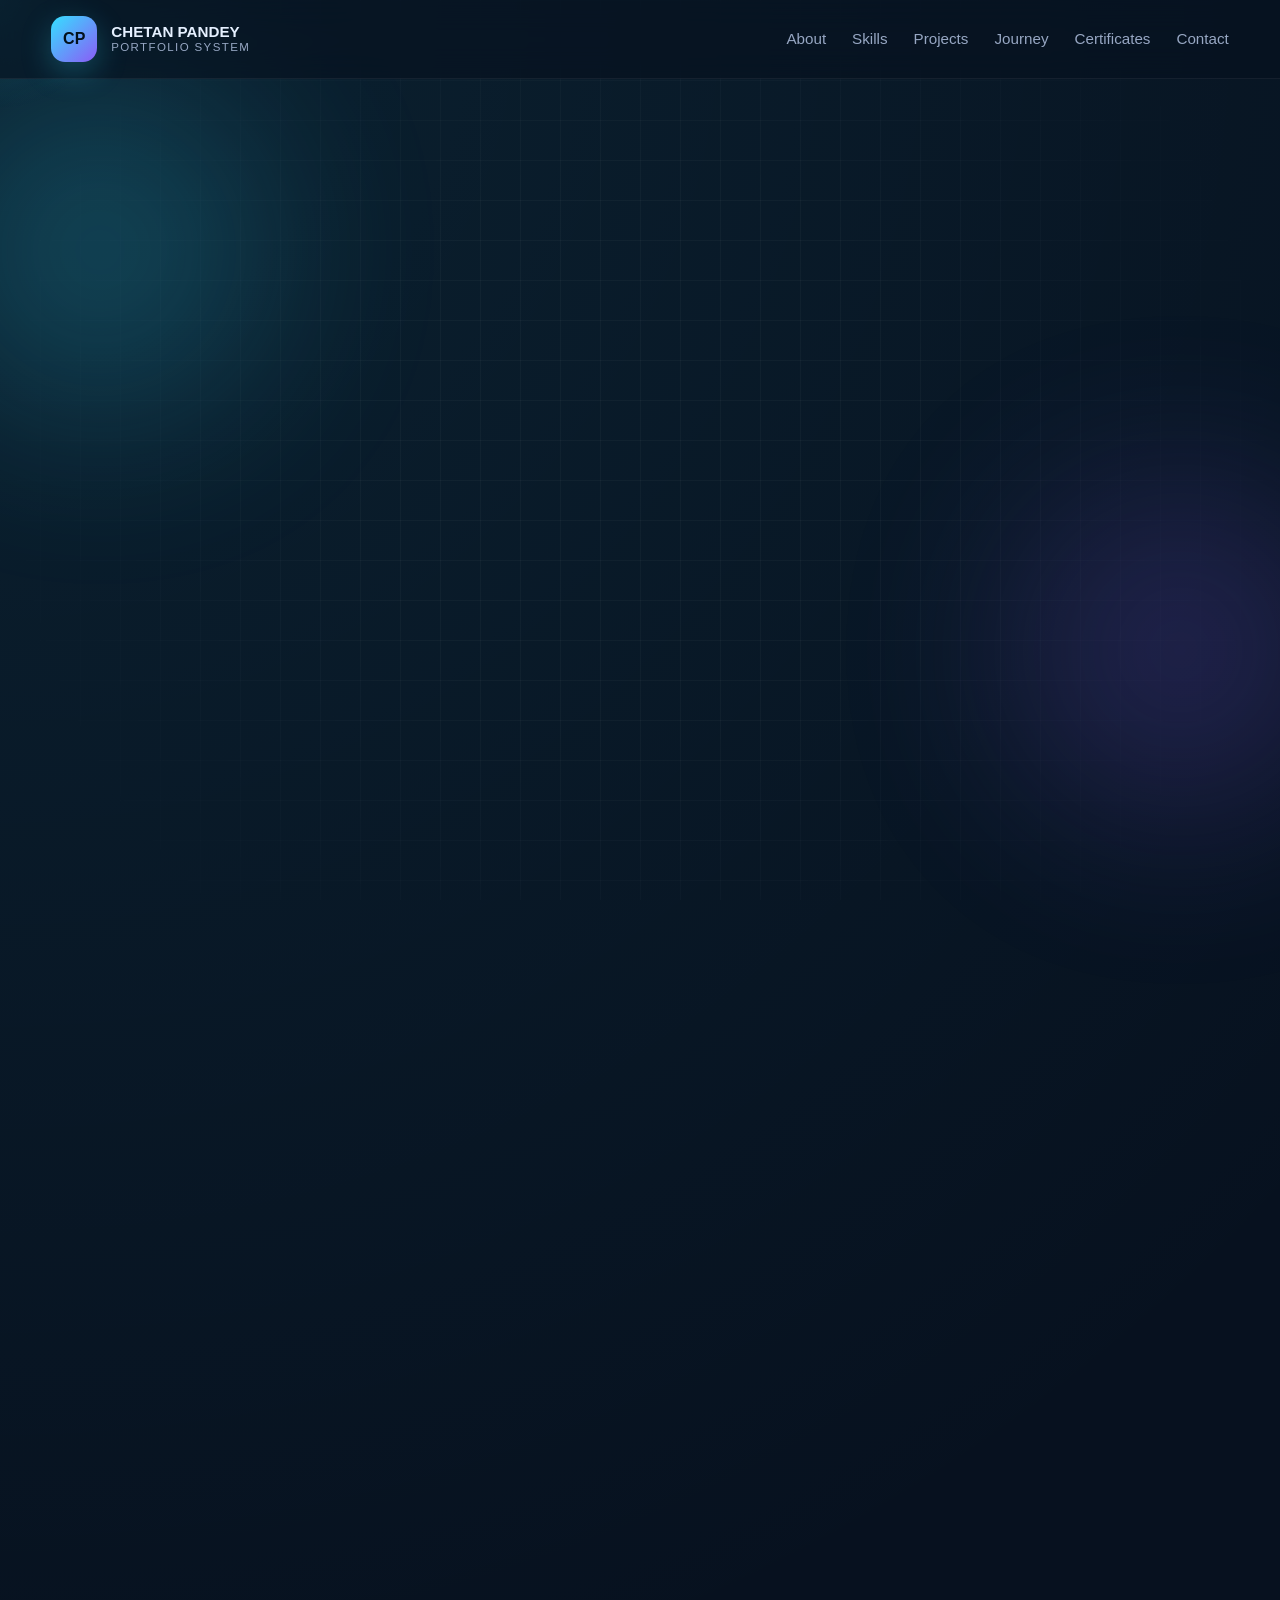
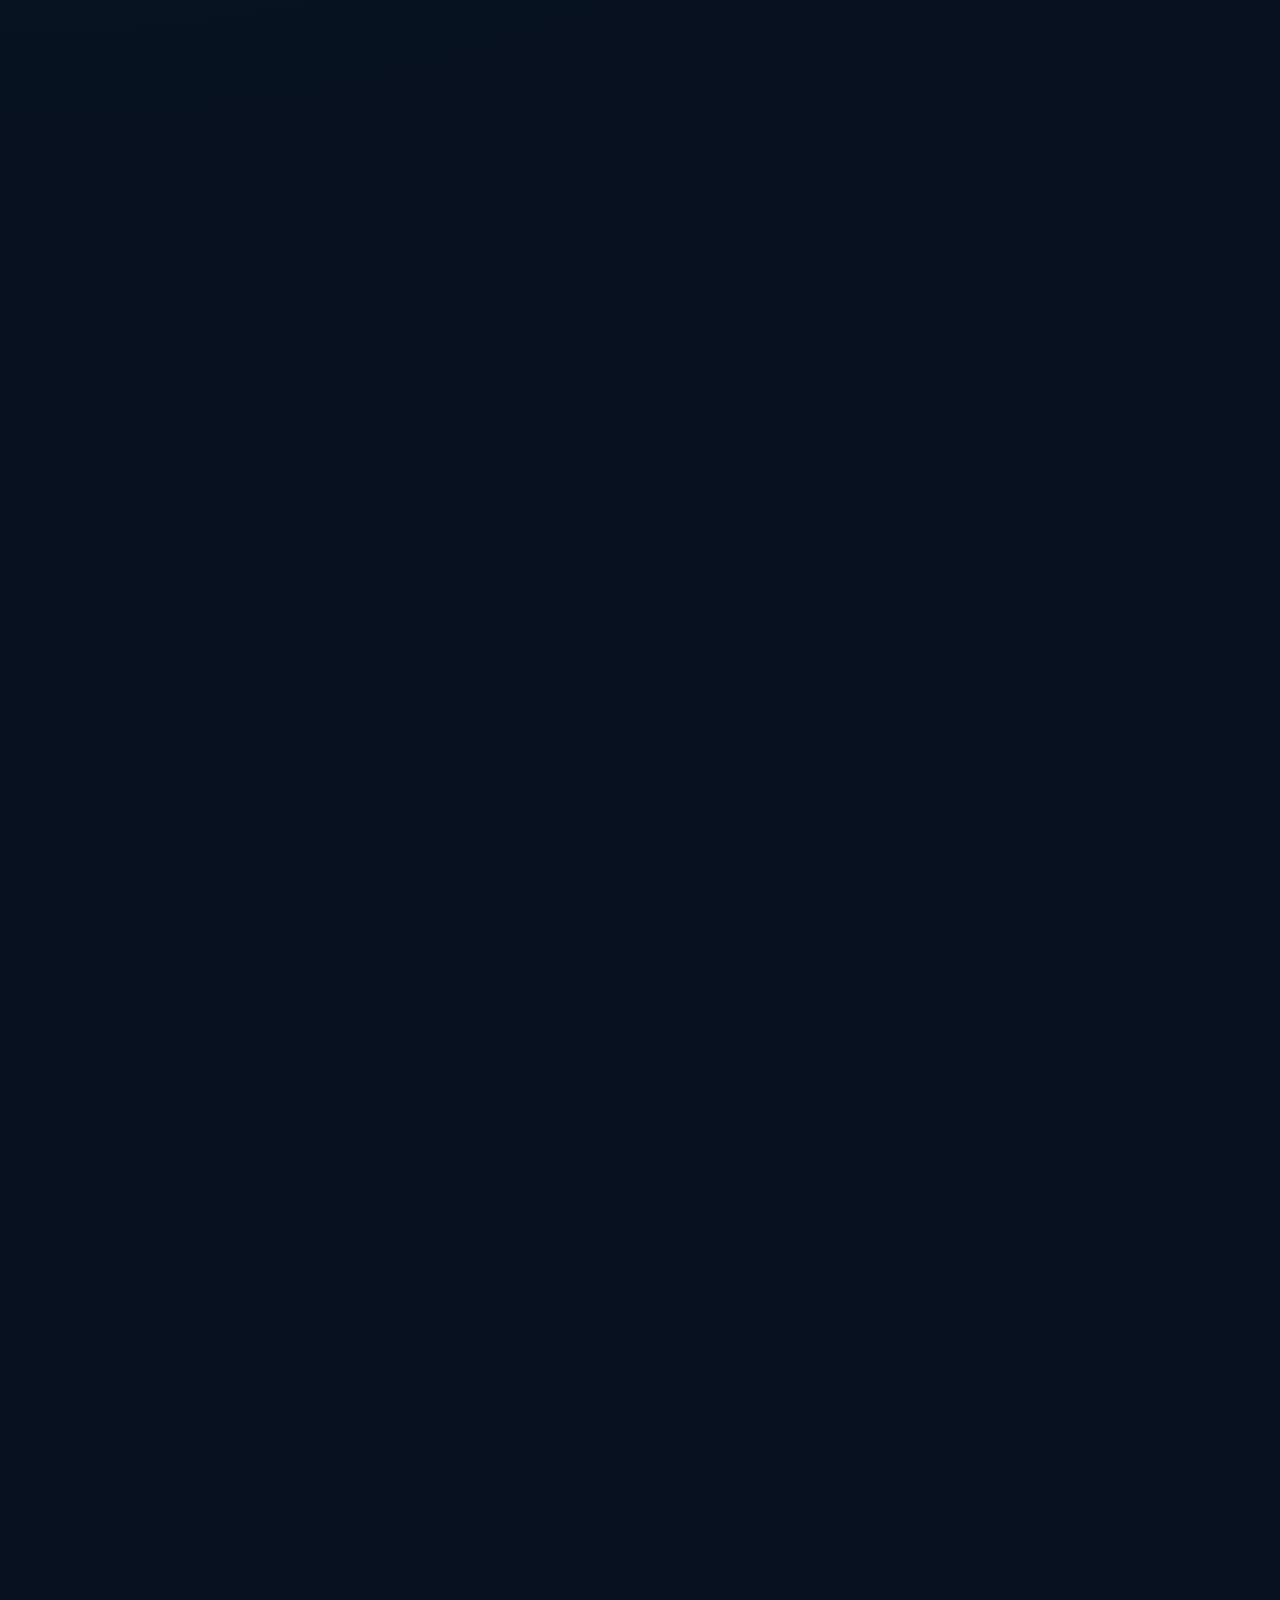
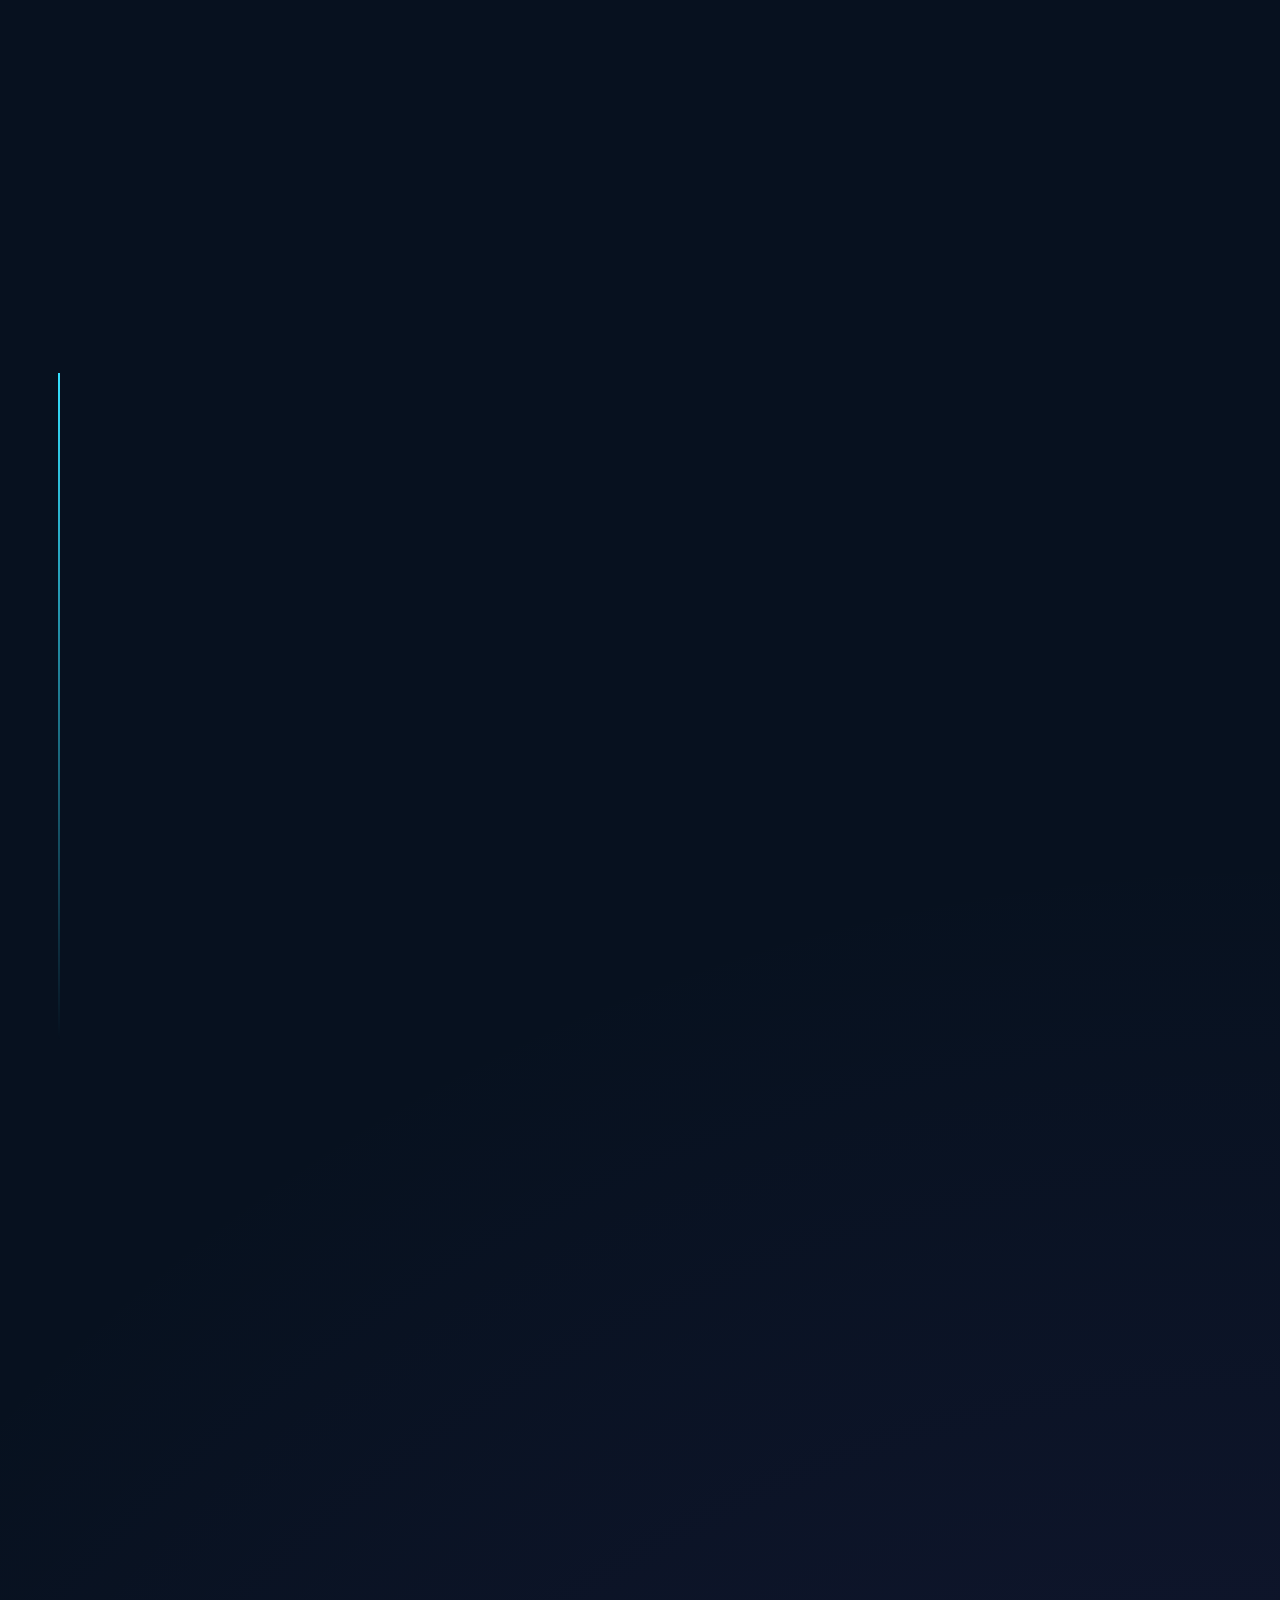
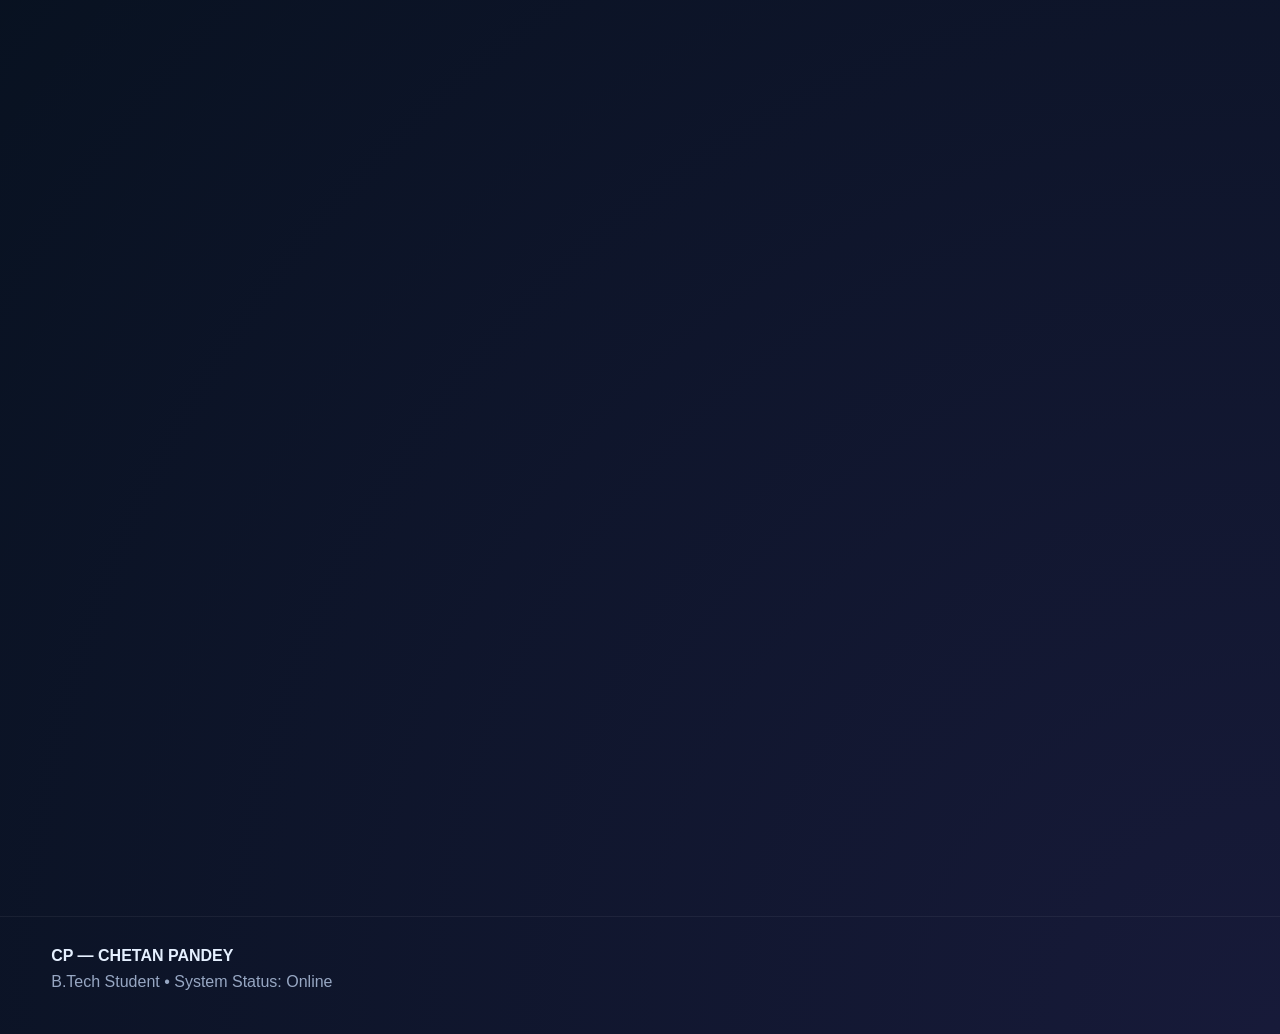
==== commit f3bbf527: "hjsvs" ====
--- a/cpport.html
+++ b/cpport.html
@@ -247,7 +247,9 @@
                     </div>
                 </div>
             </div>
-            <section class="section" id="projects">
+        </section>
+
+        <section class="section" id="projects">
                 <div class="container">
                     <div class="section-head reveal">
                         <p class="section-tag">03 DEPLOYED SYSTEMS</p>
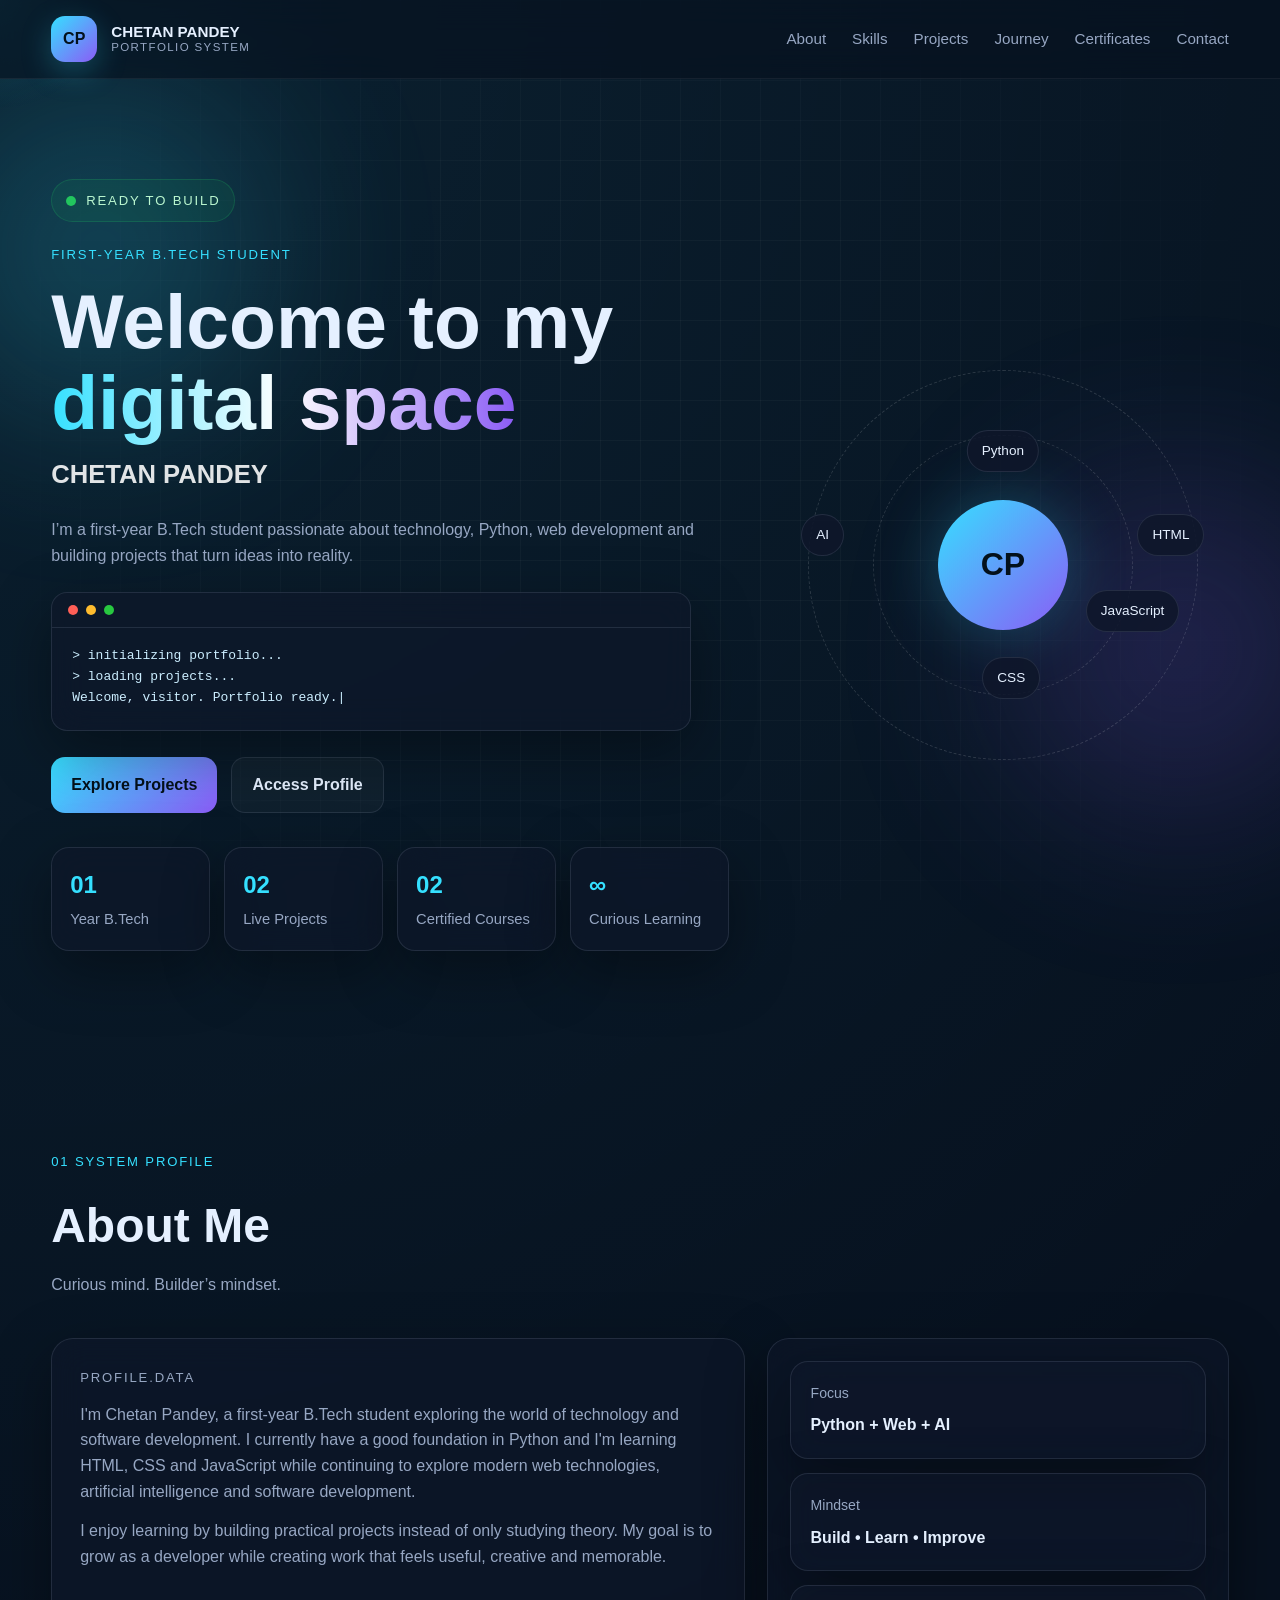
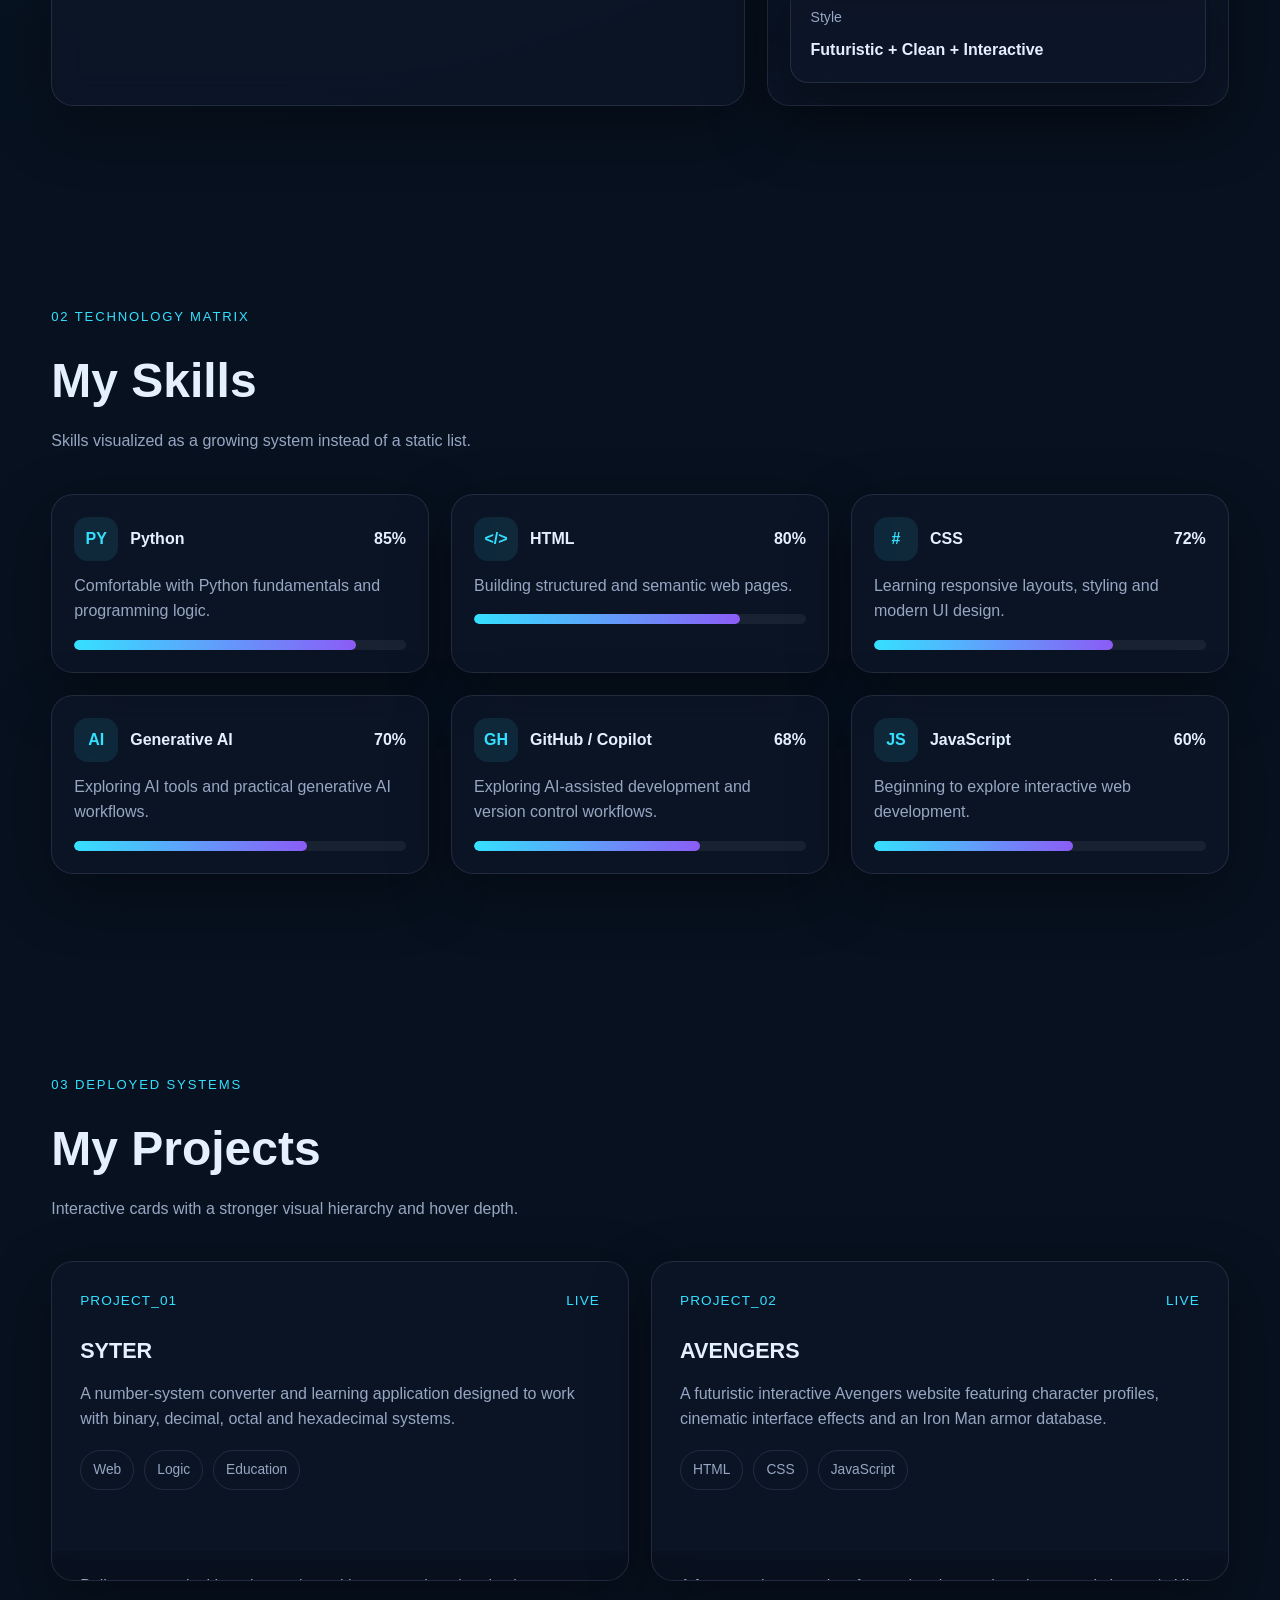
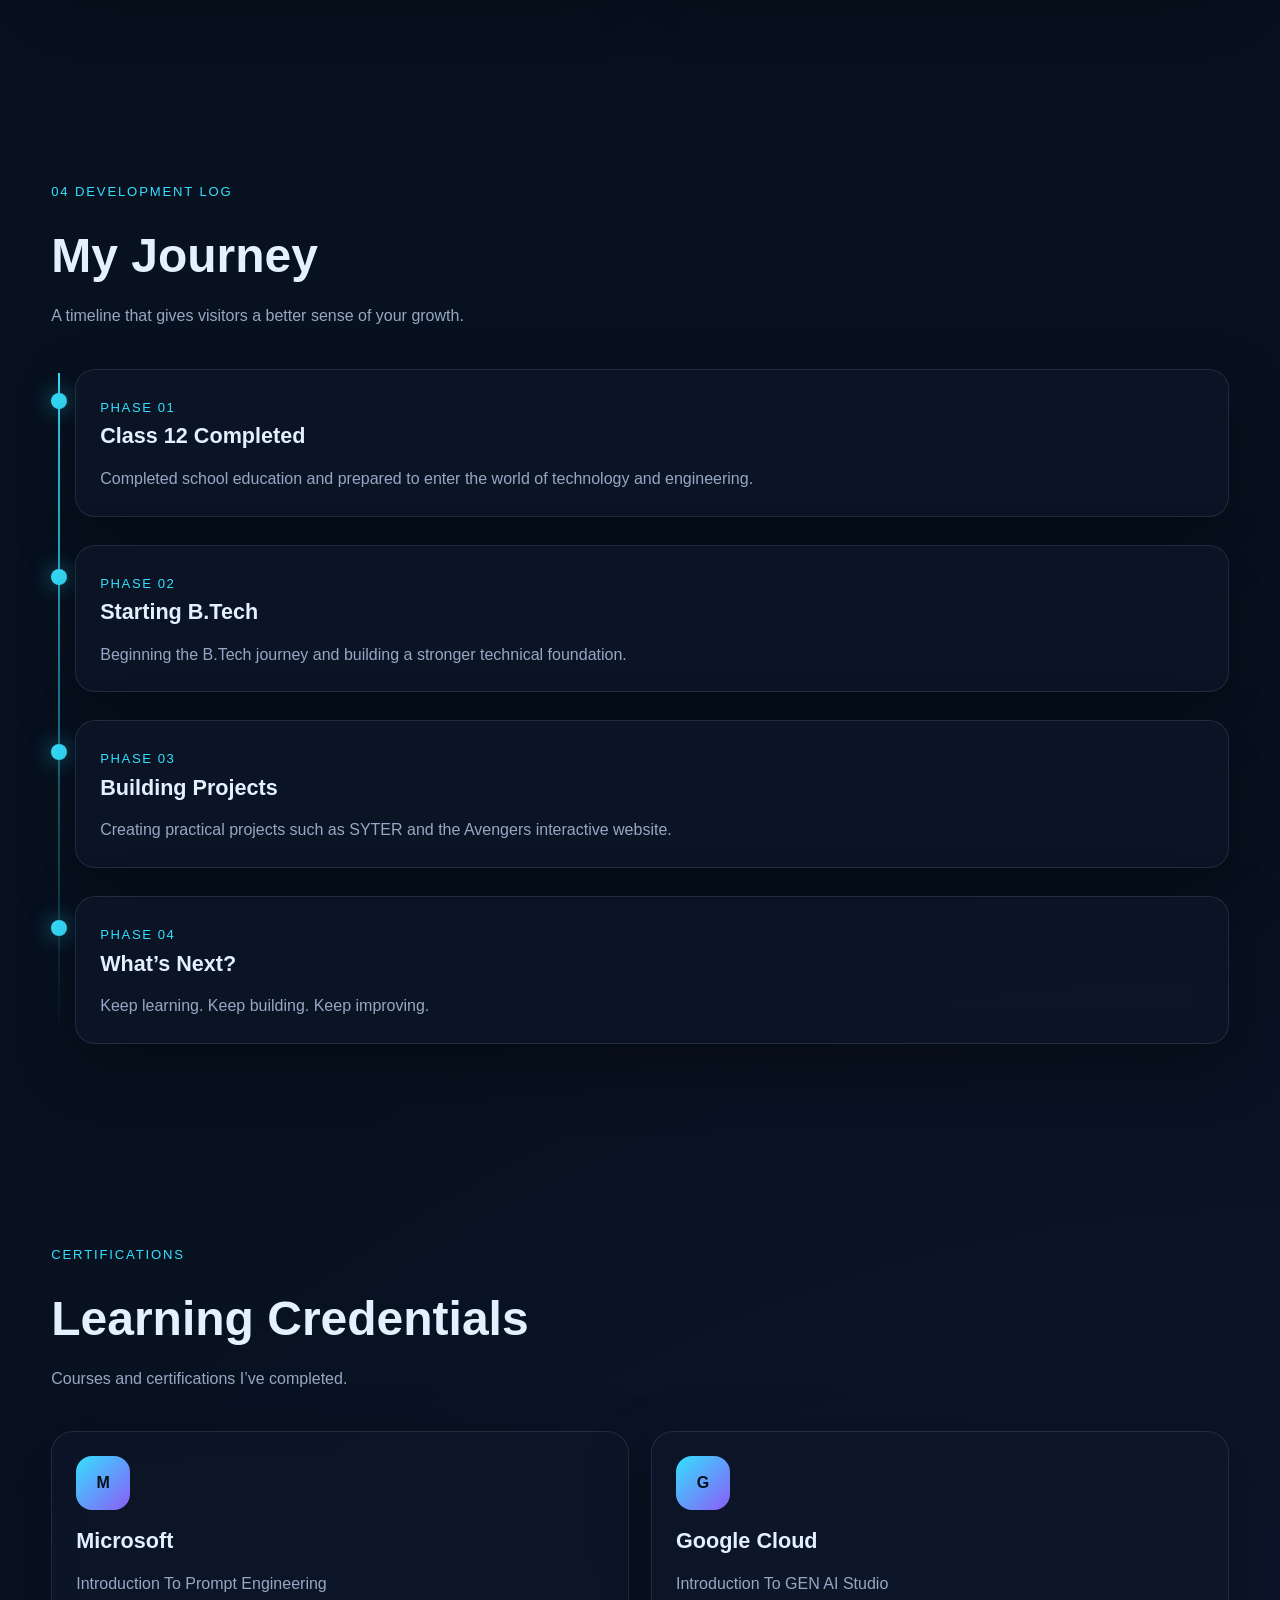
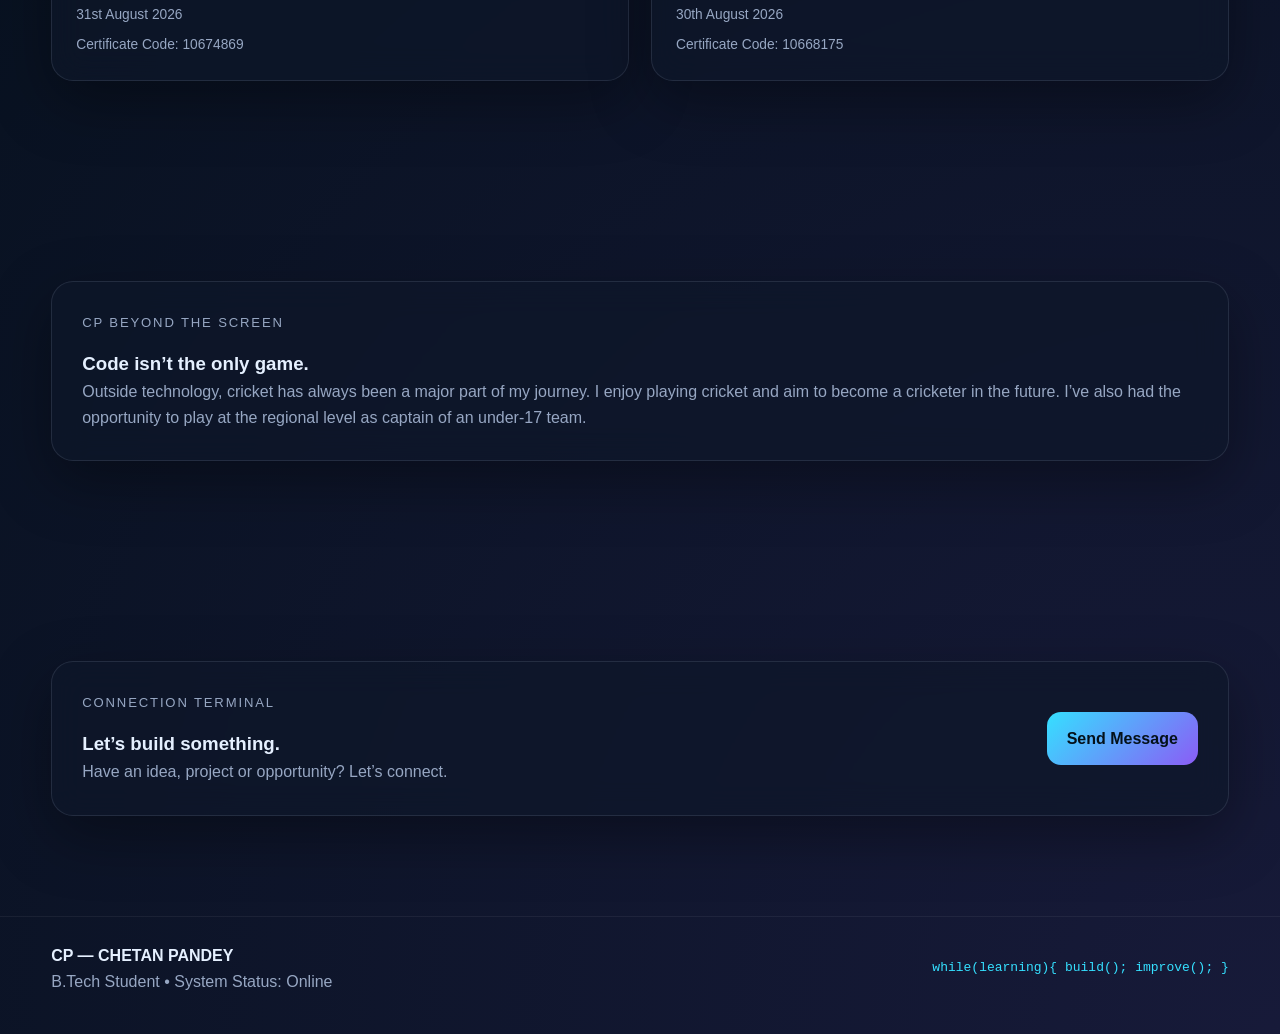
==== commit f4b1554b: "change" ====
--- a/cpport.html
+++ b/cpport.html
@@ -437,7 +437,7 @@
 
     <a href="#top" class="back-to-top" id="backToTop" aria-label="Back to top">↑</a>
 
-    <script src="cpport.javascript"></script>
+    <script src="cpport.js"></script>
 </body>
 
 </html>
